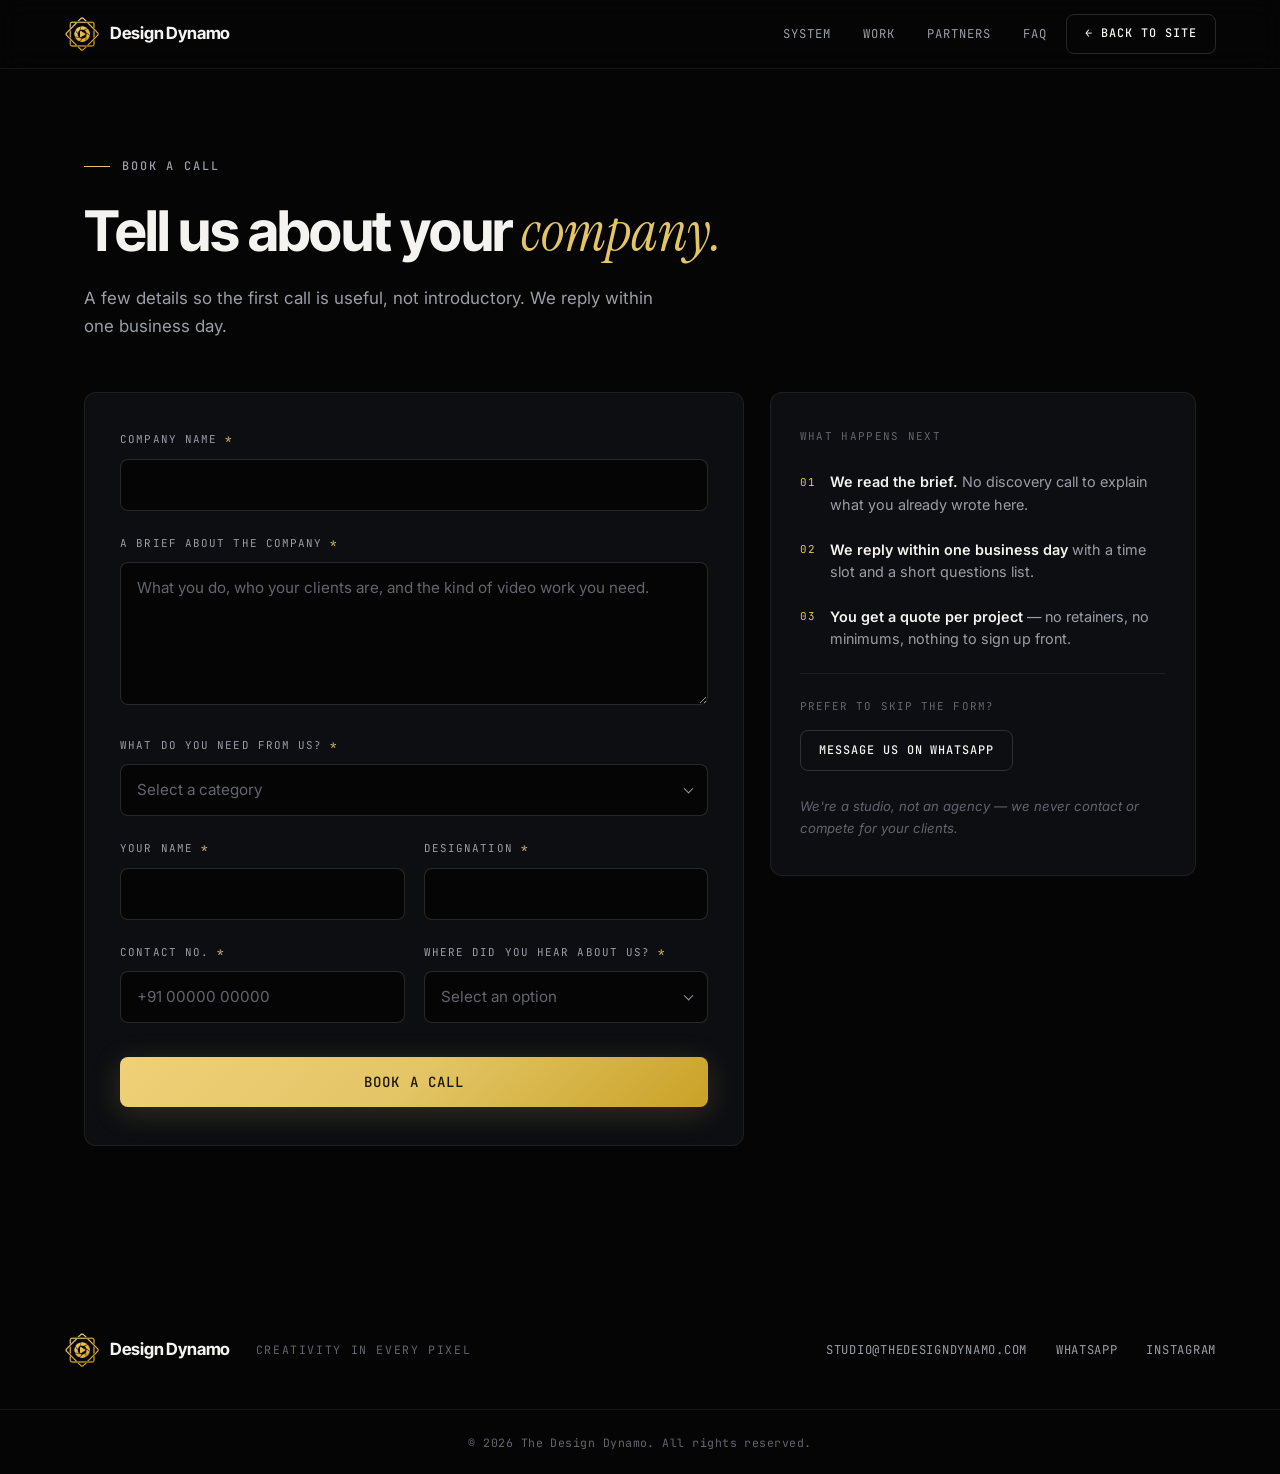
==== book.html @ b71ce171 "Design Dynamo — static site White-label video production studio site. Static, no build step.    inde" ====
<!DOCTYPE html>
<html lang="en">
<head>
<meta charset="UTF-8" />
<meta name="viewport" content="width=device-width, initial-scale=1" />
<title>Book a Call — Design Dynamo</title>
<meta name="description" content="Book a call with Design Dynamo — the white-label video production studio behind great agencies. Tell us about your company and we'll get back within one business day." />
<meta name="robots" content="noindex, follow" />

<link rel="icon" type="image/png" href="assets/favicon.png" />
<link rel="preconnect" href="https://fonts.googleapis.com" />
<link rel="preconnect" href="https://fonts.gstatic.com" crossorigin />
<link href="https://fonts.googleapis.com/css2?family=Inter+Tight:wght@500;600;700&family=Inter:wght@400;500;600&family=JetBrains+Mono:wght@400;500&family=Instrument+Serif:ital@1&display=swap" rel="stylesheet" />
<link rel="stylesheet" href="css/design.css" />
</head>
<body class="page-book">

<!-- ============ NAV ============ -->
<header class="nav scrolled" id="nav">
    <div class="nav-inner">
        <a href="index.html#top" class="brand">
            <img src="assets/Logo.webp" alt="Design Dynamo" class="brand-mark" width="200" height="200" decoding="async" />
            <span class="brand-name">Design Dynamo</span>
        </a>
        <nav class="nav-links" aria-label="Main">
            <a href="index.html#system">System</a>
            <a href="index.html#work">Work</a>
            <a href="index.html#partners">Partners</a>
            <a href="index.html#faq">FAQ</a>
        </nav>
        <a class="btn btn-line btn-sm nav-cta" href="index.html#top">← Back to site</a>
        <button class="nav-burger" id="nav-burger" aria-label="Menu" aria-expanded="false"><span></span><span></span><span></span></button>
    </div>
    <nav class="nav-mobile" id="nav-mobile" aria-label="Mobile">
        <a href="index.html#system">System</a>
        <a href="index.html#work">Work</a>
        <a href="index.html#partners">Partners</a>
        <a href="index.html#faq">FAQ</a>
        <a class="btn btn-line btn-sm" href="index.html#top">← Back to site</a>
    </nav>
</header>

<!-- ============ BOOKING ============ -->
<section class="section book-section">
    <div class="container">
        <p class="kicker reveal">Book a call</p>
        <h2 class="reveal">Tell us about your <em>company.</em></h2>
        <p class="section-sub reveal">A few details so the first call is useful, not introductory. We reply within one business day.</p>

        <div class="book-grid">
            <!-- ---- form ---- -->
            <form class="book-form reveal" id="book-form" novalidate>
                <div class="field">
                    <label for="company">Company name <span class="req">*</span></label>
                    <input type="text" id="company" name="company" autocomplete="organization" required />
                    <p class="field-error" data-error-for="company"></p>
                </div>

                <div class="field">
                    <label for="brief">A brief about the company <span class="req">*</span></label>
                    <textarea id="brief" name="brief" rows="5" required
                        placeholder="What you do, who your clients are, and the kind of video work you need."></textarea>
                    <p class="field-error" data-error-for="brief"></p>
                </div>

                <div class="field">
                    <label for="requirement">What do you need from us? <span class="req">*</span></label>
                    <div class="select-wrap">
                        <!-- mirrors the six work categories in js/design.js — keep in sync -->
                        <select id="requirement" name="requirement" required>
                            <option value="" disabled selected>Select a category</option>
                            <option>CGI Commercials</option>
                            <option>SaaS Videos</option>
                            <option>Motion Graphics</option>
                            <option>MG + Compilation</option>
                            <option>AI Videos</option>
                            <option>Advanced Compilation</option>
                            <option>Multiple categories</option>
                            <option>Not sure yet — need advice</option>
                        </select>
                    </div>
                    <p class="field-error" data-error-for="requirement"></p>
                </div>

                <div class="field-row">
                    <div class="field">
                        <label for="name">Your name <span class="req">*</span></label>
                        <input type="text" id="name" name="name" autocomplete="name" required />
                        <p class="field-error" data-error-for="name"></p>
                    </div>
                    <div class="field">
                        <label for="designation">Designation <span class="req">*</span></label>
                        <input type="text" id="designation" name="designation" autocomplete="organization-title" required />
                        <p class="field-error" data-error-for="designation"></p>
                    </div>
                </div>

                <div class="field-row">
                    <div class="field">
                        <label for="contact">Contact no. <span class="req">*</span></label>
                        <input type="tel" id="contact" name="contact" autocomplete="tel" inputmode="tel"
                            placeholder="+91 00000 00000" required />
                        <p class="field-error" data-error-for="contact"></p>
                    </div>
                    <div class="field">
                        <label for="source">Where did you hear about us? <span class="req">*</span></label>
                        <div class="select-wrap">
                            <select id="source" name="source" required>
                                <option value="" disabled selected>Select an option</option>
                                <option>Instagram</option>
                                <option>LinkedIn</option>
                                <option>Google search</option>
                                <option>Referral from a partner</option>
                                <option>Existing client</option>
                                <option>Upwork / Fiverr</option>
                                <option>Event or conference</option>
                                <option>Other</option>
                            </select>
                        </div>
                        <p class="field-error" data-error-for="source"></p>
                    </div>
                </div>

                <!-- honeypot: bots fill it, humans never see it -->
                <div class="hp" aria-hidden="true">
                    <label for="website">Website</label>
                    <input type="text" id="website" name="website" tabindex="-1" autocomplete="off" />
                </div>

                <button type="submit" class="btn btn-gold btn-lg book-submit" id="book-submit">Book a Call</button>

                <p class="form-status" id="form-status" role="status" aria-live="polite"></p>
            </form>

            <!-- ---- aside ---- -->
            <aside class="book-aside reveal">
                <p class="aside-title">What happens next</p>
                <ol class="aside-steps">
                    <li>
                        <span class="step-n">01</span>
                        <p><b>We read the brief.</b> No discovery call to explain what you already wrote here.</p>
                    </li>
                    <li>
                        <span class="step-n">02</span>
                        <p><b>We reply within one business day</b> with a time slot and a short questions list.</p>
                    </li>
                    <li>
                        <span class="step-n">03</span>
                        <p><b>You get a quote per project</b> — no retainers, no minimums, nothing to sign up front.</p>
                    </li>
                </ol>

                <p class="aside-note">Prefer to skip the form?</p>
                <a class="btn btn-line btn-sm" href="https://wa.me/919116538867" target="_blank" rel="noopener">Message us on WhatsApp</a>

                <p class="aside-fine">We're a studio, not an agency — we never contact or compete for your clients.</p>
            </aside>
        </div>
    </div>
</section>

<!-- ============ FOOTER ============ -->
<footer class="footer">
    <div class="container footer-inner">
        <a href="index.html#top" class="brand">
            <img src="assets/Logo.webp" alt="Design Dynamo" class="brand-mark" width="200" height="200" decoding="async" />
            <span class="brand-name">Design Dynamo</span>
        </a>
        <p class="footer-tag">Creativity in every pixel</p>
        <div class="footer-links">
            <a href="mailto:studio@thedesigndynamo.com">studio@thedesigndynamo.com</a>
            <a href="https://wa.me/919116538867" target="_blank" rel="noopener">WhatsApp</a>
            <a href="https://www.instagram.com/the_design_dynamo/" target="_blank" rel="noopener">Instagram</a>
        </div>
    </div>
    <p class="footer-bar">© 2026 The Design Dynamo. All rights reserved.</p>
</footer>

<script src="js/book.js"></script>
</body>
</html>
---- css/design.css ----
/* ============================================================
   Design Dynamo — design.css · "Cinematic Editorial"
   Flat filmic black · one champagne-gold accent.
   Type system — "Precision System" (Apple scale + Linear neutrality):
     · Display  → Inter Tight (oversized, tight tracking — premium via scale, not personality)
     · Body     → Inter
     · Meta     → JetBrains Mono (numbers, labels, kickers)
   Layout: left-aligned, numbered sections, work bleeds to the edge,
   rhythm contrast between dense and spacious. No centered templates.
   ============================================================ */

:root {
    --bg: #050506;
    --surface: #0d0e12;
    --surface-2: #14151b;
    --border: rgba(255, 255, 255, 0.07);
    --border-strong: rgba(255, 255, 255, 0.14);
    --text: #f4f3ef;          /* filmic warm off-white */
    --muted: #9a9ea6;
    --faint: #62656d;
    --gold: #e3c566;
    --gold-grad: linear-gradient(135deg, #f0d078 0%, #e3c566 50%, #c9a227 100%);
    --gold-ink: #1c1503;
    --r: 12px;
    --font-display: "Inter Tight", "Inter", sans-serif;
    --font-body: "Inter", sans-serif;
    --font-mono: "JetBrains Mono", ui-monospace, monospace;
    --nav-h: 68px;
    --edge: clamp(1.25rem, 5vw, 4rem);   /* page side gutter */
}

*, *::before, *::after { box-sizing: border-box; margin: 0; }

html { scroll-behavior: smooth; }
@media (prefers-reduced-motion: reduce) { html { scroll-behavior: auto; } }

body {
    background: var(--bg);
    color: var(--text);
    font: 400 1rem/1.65 var(--font-body);
    -webkit-font-smoothing: antialiased;
    overflow-x: hidden;
}

img, video { max-width: 100%; display: block; }
a { color: inherit; text-decoration: none; }

h1, h2, h3 { font-family: var(--font-display); font-weight: 700; line-height: 1.05; letter-spacing: -0.02em; }
h1 { font-size: clamp(2.9rem, 7.2vw, 5.4rem); letter-spacing: -0.035em; line-height: 1.0; }
h2 { font-size: clamp(2.1rem, 4.8vw, 3.5rem); letter-spacing: -0.025em; line-height: 1.06; }
/* heading accent words: bold sans lead-in + italic gold serif emphasis (the site's signature) */
h1 em, h2 em {
    font-family: "Instrument Serif", serif;
    font-style: italic;
    font-weight: 400;
    color: var(--gold);
    letter-spacing: 0;
}

.container { max-width: 1240px; margin: 0 auto; padding: 0 var(--edge); }
.container-narrow { max-width: 780px; }
/* the engine is the signature section — it breaks out and fills the screen,
   growing with the viewport (a block already fills available width) up to a
   1920px ceiling so cards stay well-proportioned on ultra-wide displays */
.container-wide { max-width: 1920px; }

/* ---------- Editorial section header (numbered, left-aligned) ---------- */
.kicker {
    display: inline-flex;
    align-items: center;
    gap: 0.75rem;
    font-family: var(--font-mono);
    font-size: 0.74rem;
    font-weight: 500;
    text-transform: uppercase;
    letter-spacing: 0.16em;
    color: var(--muted);
    margin-bottom: 1.6rem;
}
.kicker::before {
    content: "";
    width: 26px;
    height: 1px;
    background: var(--gold);
    flex: none;
}
.section { padding: 8rem 0; }
.section-tight { padding: 5rem 0; }
.section-tint { background: #08080b; border-top: 1px solid var(--border); border-bottom: 1px solid var(--border); }
.section-sub { color: var(--muted); max-width: 580px; margin: 1.4rem 0 0; font-size: 1.06rem; }
.section-sub .gold-num { color: var(--gold); font-family: var(--font-mono); font-weight: 500; font-size: 1.05em; }
.section-sub em { font-style: normal; color: var(--text); font-weight: 600; }

/* ---------- Buttons ---------- */
.btn {
    display: inline-flex;
    align-items: center;
    justify-content: center;
    font-family: var(--font-mono);
    font-weight: 500;
    font-size: 0.82rem;
    text-transform: uppercase;
    letter-spacing: 0.08em;
    padding: 0.85rem 1.7rem;
    border-radius: 8px;
    border: none;
    cursor: pointer;
    transition: transform 0.2s ease, box-shadow 0.2s ease, border-color 0.2s ease, color 0.2s ease, background 0.2s ease;
}
.btn-sm { padding: 0.6rem 1.15rem; font-size: 0.74rem; }
.btn-lg { padding: 1rem 2.1rem; font-size: 0.88rem; }
.btn-gold {
    background: var(--gold-grad);
    color: var(--gold-ink);
    box-shadow: 0 6px 30px rgba(227, 197, 102, 0.18);
}
.btn-gold:hover { transform: translateY(-2px); box-shadow: 0 10px 40px rgba(227, 197, 102, 0.32); }
.btn-line {
    background: transparent;
    color: var(--text);
    border: 1px solid var(--border-strong);
}
.btn-line:hover { border-color: var(--text); transform: translateY(-2px); }

/* ---------- Nav ---------- */
.nav {
    position: fixed;
    inset: 0 0 auto;
    z-index: 100;
    transition: background 0.3s ease, border-color 0.3s ease, backdrop-filter 0.3s ease;
    border-bottom: 1px solid transparent;
}
.nav.scrolled { background: rgba(5, 5, 6, 0.8); backdrop-filter: blur(12px); -webkit-backdrop-filter: blur(12px); border-bottom-color: var(--border); }
.nav-inner {
    max-width: 1400px;
    margin: 0 auto;
    height: var(--nav-h);
    padding: 0 var(--edge);
    display: flex;
    align-items: center;
    gap: 1.2rem;
}
.brand { display: flex; align-items: center; gap: 0.65rem; }
.brand-mark { height: 36px; width: auto; }
.brand-name { font-family: var(--font-display); font-weight: 700; font-size: 1.05rem; letter-spacing: -0.01em; white-space: nowrap; }
.nav-links { display: flex; gap: 2rem; margin-left: auto; }
.nav-links a {
    font-family: var(--font-mono);
    font-size: 0.76rem;
    text-transform: uppercase;
    letter-spacing: 0.08em;
    color: var(--muted);
    transition: color 0.2s ease;
    position: relative;
}
.nav-links a::after {
    content: "";
    position: absolute;
    left: 0; bottom: -6px;
    width: 0; height: 1px;
    background: var(--gold);
    transition: width 0.25s ease;
}
.nav-links a:hover { color: var(--text); }
.nav-links a.active { color: var(--text); }
.nav-links a.active::after { width: 100%; }
.nav-burger { display: none; flex-direction: column; gap: 5px; margin-left: auto; background: none; border: 0; padding: 8px; cursor: pointer; }
.nav-burger span { width: 24px; height: 2px; background: var(--text); border-radius: 2px; transition: transform 0.25s, opacity 0.25s; }
.nav-burger.open span:nth-child(1) { transform: translateY(7px) rotate(45deg); }
.nav-burger.open span:nth-child(2) { opacity: 0; }
.nav-burger.open span:nth-child(3) { transform: translateY(-7px) rotate(-45deg); }
.nav-mobile {
    display: none;
    flex-direction: column;
    gap: 1.2rem;
    padding: 1.4rem var(--edge) 1.8rem;
    background: rgba(5, 5, 6, 0.97);
    border-bottom: 1px solid var(--border);
}
.nav-mobile.open { display: flex; }
.nav-mobile a { font-family: var(--font-mono); font-size: 0.82rem; text-transform: uppercase; letter-spacing: 0.06em; color: var(--muted); }
.nav-mobile a.btn { color: var(--gold-ink); justify-content: center; }

/* ---------- Hero (left-aligned, cinematic over video) ---------- */
.hero { position: relative; text-align: left; }
.hero-top {
    position: relative;
    overflow: hidden;
    padding: calc(var(--nav-h) + 5rem) 0 4rem;
    min-height: 90svh;
    display: flex;
    flex-direction: column;
}
/* logo row in normal flow at the hero's base. The copy above it centers via
   .hero-inner's auto margins, so on short/wide viewports the two stack instead
   of overlapping (absolute positioning collided with the trust line there). */
.hero-partners {
    position: relative;
    z-index: 2;
    margin-top: 3.5rem;
}
.hero-partners .trustbar-label { margin-bottom: 1.1rem; }
.hero-partners .trustbar-logos { gap: 1.6rem 2.4rem; }
.hero-video {
    position: absolute;
    inset: 0;
    width: 100%;
    height: 100%;
    object-fit: cover;
    z-index: 0;
}
/* left-weighted vignette: text side dark, subject (right) stays visible, fades to page at the base */
.hero-shade {
    position: absolute;
    inset: 0;
    z-index: 1;
    background:
        linear-gradient(to right, rgba(5, 5, 6, 0.9) 0%, rgba(5, 5, 6, 0.62) 42%, rgba(5, 5, 6, 0.22) 100%),
        linear-gradient(to bottom, rgba(5, 5, 6, 0.4) 0%, rgba(5, 5, 6, 0.18) 38%, rgba(5, 5, 6, 0.86) 80%, var(--bg) 100%);
}
/* margin:auto = horizontally centered + vertically centered in the space above the logo row */
.hero-inner { position: relative; z-index: 2; width: 100%; max-width: 1240px; margin: auto; padding: 0 var(--edge); }
.hero .kicker { color: var(--gold); }
.hero .kicker::before { background: var(--gold); }
.hero-inner h1 { margin: 0; max-width: 15ch; }
.hero-sub { color: var(--muted); font-size: clamp(1.02rem, 2.1vw, 1.2rem); line-height: 1.7; max-width: 540px; margin: 2.4rem 0 3.2rem; }
.hero-sub strong { color: var(--text); font-weight: 600; }
.hero-actions { display: flex; gap: 0.9rem; justify-content: flex-start; flex-wrap: wrap; }
.hero-trust { margin-top: 2.8rem; font-size: 0.85rem; color: var(--faint); font-style: italic; }

/* filmstrip — standalone work-reel band (sits below the trust bar) */
.filmstrip {
    position: relative;
    z-index: 3;
    overflow: hidden;
    border-top: 1px solid var(--border);
    border-bottom: 1px solid var(--border);
    padding: 1rem 0;
    -webkit-mask-image: linear-gradient(to right, transparent, #000 7%, #000 93%, transparent);
    mask-image: linear-gradient(to right, transparent, #000 7%, #000 93%, transparent);
}
.filmstrip-track {
    display: flex;
    gap: 0.8rem;
    width: max-content;
    animation: strip 52s linear infinite;
}
.filmstrip:hover .filmstrip-track { animation-play-state: paused; }
@keyframes strip { from { transform: translateX(0); } to { transform: translateX(-50%); } }
@media (prefers-reduced-motion: reduce) { .filmstrip-track { animation: none; } }
.strip-tile {
    position: relative;
    width: 128px;
    height: 228px;
    border-radius: 8px;
    overflow: hidden;
    border: 1px solid var(--border);
    background: var(--surface);
    flex: none;
    cursor: pointer;
    transition: border-color 0.2s ease;
}
.strip-tile:hover { border-color: var(--border-strong); }
.strip-tile.wide { width: 404px; }
.strip-tile video { width: 100%; height: 100%; object-fit: cover; }
.strip-tile .strip-label {
    position: absolute;
    inset: auto 0 0;
    padding: 1.4rem 0.6rem 0.5rem;
    font-family: var(--font-mono);
    font-size: 0.62rem;
    letter-spacing: 0.04em;
    text-transform: uppercase;
    color: rgba(255, 255, 255, 0.9);
    background: linear-gradient(to top, rgba(0, 0, 0, 0.8), transparent);
    pointer-events: none;
}

/* ---------- Trust bar ---------- */
.trustbar { padding: 2.4rem 0; border-bottom: 1px solid var(--border); }
.trustbar-label {
    font-family: var(--font-mono);
    font-size: 0.68rem;
    text-transform: uppercase;
    letter-spacing: 0.2em;
    color: var(--faint);
    margin-bottom: 1.4rem;
}
.trustbar-logos { display: flex; gap: 1.6rem 2.2rem; align-items: center; flex-wrap: wrap; }
/* All partner logos are normalized to one white-monochrome treatment so mixed
   source colors/sizes read as a single coherent row. Height sets the band;
   max-width caps ultra-wide wordmarks; the filter flattens every logo to white. */
.logo-item {
    height: 26px;
    width: auto;
    max-width: 116px;
    object-fit: contain;
    filter: brightness(0) invert(1);
    opacity: 0.62;
    transition: opacity 0.25s ease;
}
/* square / icon-led marks read smaller at the same height — give them a touch more */
.logo-item.logo-tall { height: 34px; max-width: 60px; }
.logo-item:hover { opacity: 1; }

/* ---------- Work (edge-to-edge, chrome removed) ---------- */
.chips { display: flex; gap: 1.4rem 1.9rem; flex-wrap: wrap; margin-top: 2.6rem; }
.chip {
    font-family: var(--font-mono);
    font-size: 0.77rem;
    text-transform: uppercase;
    letter-spacing: 0.07em;
    color: var(--faint);
    background: none;
    border: none;
    border-bottom: 2px solid transparent;
    border-radius: 0;
    padding: 0.3rem 0;
    cursor: pointer;
    transition: color 0.2s, border-color 0.2s;
}
.chip:hover { color: var(--text); }
.chip.active { color: var(--text); border-bottom-color: var(--gold); }
.chip-desc { color: var(--muted); font-size: 0.98rem; margin-top: 1.4rem; min-height: 1.6em; max-width: 560px; }

.showcase { display: flex; gap: 1.6rem; margin-top: 2.4rem; align-items: flex-start; }
.player-frame {
    position: relative;
    width: 360px;
    max-width: 100%;
    aspect-ratio: 9 / 16;
    border-radius: var(--r);
    overflow: hidden;
    background: var(--surface);
    border: 1px solid var(--border);
    flex: none;
    cursor: pointer;
    transition: width 0.3s ease, aspect-ratio 0.3s ease;
}
/* shrink (not flex:none) so on narrow desktops/tablets the player gives way
   instead of shoving the thumb rail past the viewport edge */
.player-frame.landscape { width: 680px; aspect-ratio: 16 / 9; flex-shrink: 1; min-width: 0; }
.player-frame video { width: 100%; height: 100%; object-fit: cover; }
.player-play {
    position: absolute;
    top: 50%; left: 50%;
    transform: translate(-50%, -50%);
    width: 62px; height: 62px;
    border-radius: 50%;
    background: rgba(5, 6, 10, 0.55);
    backdrop-filter: blur(4px);
    -webkit-backdrop-filter: blur(4px);
    border: 1px solid rgba(255, 255, 255, 0.35);
    color: var(--text);
    display: flex;
    align-items: center;
    justify-content: center;
    cursor: pointer;
    transition: transform 0.2s ease, opacity 0.2s ease;
}
.player-play svg { margin-left: 3px; }
.player-frame:hover .player-play { transform: translate(-50%, -50%) scale(1.08); }
.player-frame.playing .player-play { opacity: 0; pointer-events: none; }

.thumbs { display: flex; flex-direction: column; gap: 0.8rem; flex-wrap: wrap; max-height: 640px; flex: none; }
.thumb {
    position: relative;
    width: 108px;
    aspect-ratio: 9 / 16;
    border-radius: 8px;
    overflow: hidden;
    border: 1px solid transparent;
    background: var(--surface);
    cursor: pointer;
    padding: 0;
    opacity: 0.72;
    transition: opacity 0.2s ease, border-color 0.2s ease, transform 0.2s ease;
}
.thumb.wide { aspect-ratio: 16 / 9; width: 204px; }
.thumb:hover { opacity: 1; transform: translateY(-2px); }
.thumb.current { opacity: 1; border-color: var(--gold); }
.thumb video { width: 100%; height: 100%; object-fit: cover; pointer-events: none; }
.thumb-label {
    position: absolute;
    inset: auto 0 0;
    padding: 1rem 0.45rem 0.35rem;
    font-family: var(--font-mono);
    font-size: 0.56rem;
    letter-spacing: 0.03em;
    text-transform: uppercase;
    color: rgba(255, 255, 255, 0.9);
    background: linear-gradient(to top, rgba(0, 0, 0, 0.8), transparent);
    text-align: left;
}

/* ---------- Comparison ---------- */
.compare-wrap { overflow-x: auto; margin-top: 3rem; }
.compare { width: 100%; min-width: 640px; border-collapse: separate; border-spacing: 0; font-size: 0.94rem; }
.compare th, .compare td { padding: 1.1rem 1.3rem; text-align: center; border-bottom: 1px solid var(--border); vertical-align: middle; }
/* three value columns share equal width so marks and words line up in clean rails */
.compare th:not(:first-child), .compare td:not(:first-child) { width: 21%; }
.compare thead th {
    font-family: var(--font-mono);
    font-size: 0.72rem;
    font-weight: 500;
    text-transform: uppercase;
    letter-spacing: 0.1em;
    color: var(--muted);
    border-bottom: 1px solid var(--border-strong);
}
.compare td:first-child {
    text-align: left;
    font-family: var(--font-body);
    font-size: 0.92rem;
    color: var(--text);
    min-width: 220px;
}
.compare td { color: var(--faint); }

/* capability marks: ✓ / ✕ / ~ (styled glyphs, deliberately not emoji) */
.mk {
    display: inline-block;
    font-family: var(--font-mono);
    font-size: 1rem;
    line-height: 1;
}
.mk.yes { color: var(--text); }
.compare .us .mk.yes { color: var(--gold); font-size: 1.1rem; }
.mk.no { color: var(--faint); opacity: 0.65; }
/* partial capability: the qualifier word itself, no glyph */
.mk-word { display: inline-block; font-size: 0.84rem; color: var(--muted); line-height: 1.45; }
.mk-note {
    display: block;
    font-family: var(--font-mono);
    font-size: 0.58rem;
    text-transform: uppercase;
    letter-spacing: 0.06em;
    color: var(--faint);
    margin-top: 0.35rem;
    white-space: nowrap;
}
.compare .us .mk-note { color: var(--muted); }
.compare .us { color: var(--text); font-weight: 500; background: var(--surface); }
.compare thead .us {
    color: var(--gold);
    border-top: 1px solid var(--gold);
    border-left: 1px solid var(--gold);
    border-right: 1px solid var(--gold);
    border-radius: var(--r) var(--r) 0 0;
    background: var(--surface);
    font-family: var(--font-display);
    font-size: 0.92rem;
    letter-spacing: -0.01em;
    text-transform: none;
}
.compare tbody .us { border-left: 1px solid var(--gold); border-right: 1px solid var(--gold); }
.compare tbody tr:last-child .us { border-bottom: 1px solid var(--gold); border-radius: 0 0 var(--r) var(--r); }

/* ---------- Comparison — phones: stacked capability cards ----------
   A 640px table on a ~360px screen either scrolls sideways (awkward) or
   crams (clutter). Below 760px the SAME markup re-flows: each capability
   row becomes a card — title on top, the three verdicts in equal columns
   under it — and the provider names live in one sticky legend instead of
   being repeated. The gold Design Dynamo rail still runs down the middle. */
@media (max-width: 760px) {
    .compare-wrap { overflow: visible; }        /* sticky legend needs the page scroller */
    .compare, .compare tbody { display: block; min-width: 0; }

    /* legend: three column names, pinned under the nav while cards scroll */
    .compare thead {
        display: block;
        position: sticky;
        top: var(--nav-h);
        z-index: 5;
        margin-bottom: 1rem;
        background: #08080b;                    /* section-tint backdrop */
    }
    .compare thead tr { display: grid; grid-template-columns: repeat(3, 1fr); }
    .compare thead th:first-child { display: none; }   /* "Capability" is each card's title */
    /* :not(:first-child) beats a bare `.compare th` — media queries add no
       specificity, so the desktop 21% must be overridden at equal weight */
    .compare thead th:not(:first-child),
    .compare tbody td:not(:first-child) { width: auto; }
    .compare thead th {
        padding: 0.75rem 0.3rem 0.6rem;
        display: flex;
        align-items: flex-end;
        justify-content: center;
        text-align: center;
        font-size: 0.62rem;
        letter-spacing: 0.05em;
        line-height: 1.35;
        border-bottom: 1px solid var(--border-strong);
    }
    .compare thead .us {
        border: none;
        border-bottom: 2px solid var(--gold);
        border-radius: 0;
        background: transparent;
        font-size: 0.82rem;
    }

    /* one card per capability */
    .compare tbody tr {
        display: grid;
        grid-template-columns: repeat(3, 1fr);
        border: 1px solid var(--border);
        border-radius: var(--r);
        margin-bottom: 0.7rem;
        overflow: hidden;                       /* clips the gold rail to the card radius */
    }
    .compare td {
        width: auto;
        border-bottom: none;
        padding: 0.85rem 0.35rem;
        display: grid;
        place-items: center;
        align-content: center;
    }
    .compare td:first-child {
        grid-column: 1 / -1;
        display: block;
        min-width: 0;
        padding: 0.85rem 1rem 0.7rem;
        border-bottom: 1px dashed var(--border);
        font-size: 0.88rem;
    }
    .compare tbody tr:last-child .us { border-bottom: none; border-radius: 0; }
    .mk-word { font-size: 0.76rem; line-height: 1.4; }
    .mk-note { white-space: normal; }   /* nowrap could push past a 111px column */
}

/* ---------- Production System · the engine (one job, live) ----------
   Five-stage run: Brief → Specialists → Production → QC → Delivered.
   State machine: .is-pending / .is-active / .is-complete (+.run = animations fire,
   .static = final visual state with no motion, for reduced-motion & no-JS).
   Scoped semantic color: green = status, per-discipline tints inside dashboards only. */

.engine-header { text-align: center; margin-top: 1rem; }
.engine-header h2 { font-size: clamp(2.3rem, 5.4vw, 3.9rem); }
.accent-serif { font-family: "Instrument Serif", serif; font-style: italic; font-weight: 400; letter-spacing: 0; }
.engine-sub { color: var(--muted); font-size: 1.06rem; max-width: 620px; margin: 1.4rem auto 0; }
.engine-sub strong { color: var(--text); font-weight: 600; }

.engine-meta { display: flex; justify-content: space-between; gap: 1rem; flex-wrap: wrap; margin: 2.6rem 0 2.4rem; }
.meta-chip {
    display: inline-flex;
    align-items: center;
    gap: 0.55rem;
    font-family: var(--font-mono);
    font-size: 0.68rem;
    text-transform: uppercase;
    letter-spacing: 0.09em;
    color: var(--muted);
    border: 1px solid var(--border-strong);
    border-radius: 999px;
    padding: 0.5rem 1rem;
}
.meta-chip.wl { color: var(--text); }
.meta-chip.wl svg { color: var(--gold); flex: none; }
.live-dot { width: 7px; height: 7px; border-radius: 50%; background: #57c48a; flex: none; animation: liveDot 2.2s ease-in-out infinite; }
@keyframes liveDot { 0%, 100% { box-shadow: 0 0 0 0 rgba(87, 196, 138, 0.45); } 50% { box-shadow: 0 0 0 5px rgba(87, 196, 138, 0); } }

/* ----- the five cards -----
   Grid default (stretch) keeps every card the SAME height — the connector
   dots and the travelling pulse all sit on one straight rail because of it. */
.engine { position: relative; display: grid; grid-template-columns: repeat(5, 1fr); gap: 1rem; }
.e-card {
    position: relative;
    background: var(--surface);
    border: 1px solid var(--border);
    border-radius: var(--r);
    padding: 1.2rem 1.05rem 1.3rem;
    display: flex;
    flex-direction: column;
    opacity: 0.55;
    transition: opacity 0.5s ease, transform 0.5s ease, border-color 0.4s ease, box-shadow 0.5s ease;
}
.e-card.is-active {
    opacity: 1;
    transform: scale(1.03);
    border-color: var(--gold);
    box-shadow: 0 0 0 1px rgba(227, 197, 102, 0.25), 0 18px 50px rgba(0, 0, 0, 0.5), 0 0 34px rgba(227, 197, 102, 0.07);
    z-index: 2;
}
.e-card.is-complete { opacity: 0.85; }

/* connector dots on the rail between cards */
.e-card:not(:first-child)::before {
    content: "";
    position: absolute;
    left: calc(-0.5rem - 4px);
    top: 44%;
    width: 8px; height: 8px;
    border-radius: 50%;
    background: rgba(227, 197, 102, 0.25);
    transition: background 0.4s ease, box-shadow 0.4s ease;
}
.e-card.lit::before { background: var(--gold); box-shadow: 0 0 10px rgba(227, 197, 102, 0.6); }

/* travelling handoff pulse */
.engine-pulse {
    position: absolute;
    top: 44%;
    left: 0;
    width: 10px; height: 10px;
    border-radius: 50%;
    background: var(--gold);
    box-shadow: 0 0 12px rgba(227, 197, 102, 0.8);
    opacity: 0;
    z-index: 3;
    transition: left 0.55s cubic-bezier(0.6, 0, 0.2, 1), opacity 0.2s ease;
    pointer-events: none;
}
.engine-pulse.show { opacity: 1; }

/* floating stage flag above the active card */
.e-flag {
    position: absolute;
    top: -13px;
    left: 50%;
    transform: translateX(-50%) translateY(4px);
    font-family: var(--font-mono);
    font-size: 0.6rem;
    text-transform: uppercase;
    letter-spacing: 0.1em;
    white-space: nowrap;
    background: var(--gold-grad);
    color: var(--gold-ink);
    padding: 0.22rem 0.65rem;
    border-radius: 999px;
    opacity: 0;
    transition: opacity 0.35s ease, transform 0.35s ease;
    pointer-events: none;
}
.e-card.is-active .e-flag { opacity: 1; transform: translateX(-50%) translateY(0); }

.e-head { display: flex; align-items: center; gap: 0.6rem; margin-bottom: 1rem; }
.e-num {
    flex: none;
    font-family: var(--font-mono);
    font-size: 0.68rem;
    color: var(--muted);
    border: 1px solid var(--border-strong);
    border-radius: 7px;
    padding: 0.28rem 0.45rem;
}
.e-head h3 { font-size: 0.98rem; font-weight: 600; letter-spacing: -0.01em; line-height: 1.25; }
.e-intro { color: var(--muted); font-size: 0.8rem; line-height: 1.55; margin-bottom: 0.9rem; }
.e-visual { flex: 1 0 auto; }
.e-caption { color: var(--muted); font-size: 0.78rem; line-height: 1.55; margin-top: 1rem; }
.e-status {
    align-self: flex-start;
    margin-top: 1rem;
    font-family: var(--font-mono);
    font-size: 0.6rem;
    text-transform: uppercase;
    letter-spacing: 0.09em;
    color: var(--faint);
    border: 1px solid var(--border-strong);
    border-radius: 999px;
    padding: 0.32rem 0.75rem;
    transition: color 0.3s ease, border-color 0.3s ease;
}
.e-card.is-active .e-status { color: var(--gold); border-color: rgba(227, 197, 102, 0.4); }
.e-card.is-complete .e-status { color: #57c48a; border-color: rgba(87, 196, 138, 0.35); }

/* ----- stage 1 · envelope -----
   Geometry contract: env is 158px tall. Pocket = bottom 68px (y 90–158).
   Doc rests at y 8–122, so its lower 32px is tucked BEHIND the pocket —
   that overlap is what makes it read as a letter inside an envelope.
   Before the run, the doc hides fully behind the pocket (translateY 30px)
   and the flap (z4) lies closed over the opening; opening flips it up and
   sends it behind the doc (z1, discrete step inside the keyframe). */
.v-brief { display: flex; align-items: flex-start; justify-content: center; padding-top: 1.2rem; }
.env { position: relative; width: 142px; height: 158px; }
.env-flap {
    position: absolute;
    left: 2px; right: 2px; top: 90px;
    height: 34px;
    background: #191c25;
    border: 1px solid rgba(255, 255, 255, 0.14);
    clip-path: polygon(0 0, 100% 0, 50% 100%);
    transform-origin: 50% 0;
    z-index: 4;
}
.env-doc {
    position: absolute;
    left: 16px; right: 16px; top: 8px;
    height: 114px;
    background: #e9e7e1;
    border-radius: 6px;
    padding: 0.55rem 0.6rem 0;
    z-index: 2;
    transform: translateY(30px);
    opacity: 0;
    display: flex;
    flex-direction: column;
    gap: 0.26rem;
    overflow: hidden;
}
.doc-title {
    font-family: var(--font-mono);
    font-size: 0.5rem;
    font-weight: 500;
    text-transform: uppercase;
    letter-spacing: 0.08em;
    color: #23252c;
    margin-bottom: 0.15rem;
}
.doc-row { font-size: 0.56rem; line-height: 1.5; color: #4c4f58; display: flex; align-items: center; gap: 0.3rem; opacity: 0; }
.doc-row::before { content: "✓"; color: #3f9e6b; font-size: 0.56rem; }
.env-body {
    position: absolute;
    left: 0; right: 0; bottom: 0;
    height: 68px;
    background: #14161d;
    border: 1px solid rgba(255, 255, 255, 0.16);
    border-radius: 8px;
    z-index: 3;
    box-shadow: inset 0 8px 14px rgba(0, 0, 0, 0.4);
}
.env-btn {
    position: absolute;
    right: 4px; top: 98px;
    width: 34px; height: 34px;
    border-radius: 50%;
    background: var(--gold-grad);
    color: var(--gold-ink);
    display: flex;
    align-items: center;
    justify-content: center;
    box-shadow: 0 6px 18px rgba(227, 197, 102, 0.3);
    z-index: 5;
    transform: scale(0);
}

.e-card.run .env-flap { animation: envFlap 0.5s ease-out 0.15s forwards; }
@keyframes envFlap { 55% { transform: scaleY(-1); z-index: 4; } 100% { transform: scaleY(-1); z-index: 1; } }
.e-card.run .env-doc { animation: docRise 0.55s cubic-bezier(0.2, 0.7, 0.3, 1) 0.55s forwards; }
@keyframes docRise { to { transform: translateY(0); opacity: 1; } }
.e-card.run .doc-row { animation: rowFade 0.3s ease-out forwards; animation-delay: calc(1.15s + var(--i) * 0.16s); }
@keyframes rowFade { to { opacity: 1; } }
.e-card.run .env-btn { animation: btnPop 0.5s cubic-bezier(0.34, 1.56, 0.5, 1) 1.95s forwards, btnNudge 0.35s ease-in-out 2.6s; }
@keyframes btnPop { to { transform: scale(1); } }
@keyframes btnNudge { 0%, 100% { transform: scale(1) translateY(0); } 50% { transform: scale(1) translateY(3px); } }
/* final resting state without motion */
.e-card.static .env-flap { transform: scaleY(-1); z-index: 1; }
.e-card.static .env-doc { transform: none; opacity: 1; }
.e-card.static .doc-row { opacity: 1; }
.e-card.static .env-btn { transform: scale(1); }

/* ----- stage 2 · roster ----- */
.v-roster { display: flex; flex-direction: column; gap: 0.45rem; }
.spec-row {
    display: grid;
    grid-template-columns: 15px 1fr auto;
    align-items: center;
    gap: 0.5rem;
    background: var(--surface-2);
    border: 1px solid var(--border);
    border-radius: 8px;
    padding: 0.5rem 0.6rem;
    opacity: 0;
    transform: translateX(16px);
}
.spec-ic { color: var(--c, var(--muted)); display: flex; }
.spec-name { font-size: 0.72rem; color: var(--text); white-space: nowrap; overflow: hidden; text-overflow: ellipsis; }
.spec-pill {
    font-family: var(--font-mono);
    font-size: 0.52rem;
    text-transform: uppercase;
    letter-spacing: 0.07em;
    color: #57c48a;
    display: inline-flex;
    align-items: center;
    gap: 0.3rem;
    opacity: 0;
    transform: scale(0.7);
}
.spec-pill::before { content: ""; width: 5px; height: 5px; border-radius: 50%; background: #57c48a; }
.e-card.run .spec-row { animation: rowIn 0.4s ease-out forwards; animation-delay: calc(0.2s + var(--i) * 0.28s); }
@keyframes rowIn { to { opacity: 1; transform: none; } }
.e-card.run .spec-pill { animation: pillIn 0.32s cubic-bezier(0.34, 1.4, 0.5, 1) forwards; animation-delay: calc(0.48s + var(--i) * 0.28s); }
@keyframes pillIn { to { opacity: 1; transform: scale(1); } }
.e-card.static .spec-row { opacity: 1; transform: none; }
.e-card.static .spec-pill { opacity: 1; transform: none; }

/* ----- stage 3 · progress dashboard ----- */
.mini-head {
    display: flex;
    justify-content: space-between;
    font-family: var(--font-mono);
    font-size: 0.54rem;
    text-transform: uppercase;
    letter-spacing: 0.1em;
    color: var(--faint);
    border-bottom: 1px solid var(--border);
    padding-bottom: 0.5rem;
    margin-bottom: 0.7rem;
}
.v-prog { display: flex; flex-direction: column; }
.prog-row {
    display: grid;
    grid-template-columns: 64px 1fr 33px;
    align-items: center;
    gap: 0.5rem;
    padding: 0.42rem 0;
}
.prog-name { font-family: var(--font-mono); font-size: 0.62rem; color: var(--muted); white-space: nowrap; }
.prog-bar { height: 5px; background: rgba(255, 255, 255, 0.07); border-radius: 3px; overflow: hidden; }
.prog-fill {
    display: block;
    height: 100%;
    background: var(--c, var(--muted));
    border-radius: 3px;
    transform: scaleX(0);
    transform-origin: left;
    opacity: 0.85;
}
.prog-val { font-family: var(--font-mono); font-size: 0.6rem; color: var(--text); text-align: right; }

/* ----- stage 4 · QC checklist ----- */
.v-qc { display: flex; flex-direction: column; }
.qc-row {
    display: grid;
    grid-template-columns: 15px 1fr auto;
    align-items: center;
    gap: 0.5rem;
    padding: 0.44rem 0;
    border-bottom: 1px solid rgba(255, 255, 255, 0.04);
}
.qc-row:last-child { border-bottom: none; }
.qc-check {
    width: 14px; height: 14px;
    border: 1px solid rgba(227, 197, 102, 0.45);
    border-radius: 4px;
    color: var(--gold-ink);
    display: flex;
    align-items: center;
    justify-content: center;
    background: transparent;
    transition: background 0.25s ease;
}
.qc-check svg { width: 10px; height: 10px; }
.qc-tick { stroke-dasharray: 14; stroke-dashoffset: 14; }
.qc-name { font-size: 0.7rem; color: var(--text); white-space: nowrap; overflow: hidden; text-overflow: ellipsis; }
.qc-pass {
    font-family: var(--font-mono);
    font-size: 0.56rem;
    text-transform: uppercase;
    letter-spacing: 0.08em;
    color: #57c48a;
    opacity: 0;
}
.e-card.run .qc-check { animation: qcBox 0.2s ease-out forwards; animation-delay: calc(0.35s + var(--i) * 0.45s); }
@keyframes qcBox { to { background: var(--gold); border-color: var(--gold); } }
.e-card.run .qc-tick { animation: qcTick 0.28s ease-out forwards; animation-delay: calc(0.45s + var(--i) * 0.45s); }
@keyframes qcTick { to { stroke-dashoffset: 0; } }
.e-card.run .qc-pass { animation: stamp 0.32s cubic-bezier(0.3, 1.2, 0.4, 1) forwards; animation-delay: calc(0.58s + var(--i) * 0.45s); }
@keyframes stamp { 0% { opacity: 0; transform: scale(1.35); } 55% { opacity: 1; } 100% { opacity: 1; transform: scale(1); } }
.e-card.static .qc-check { background: var(--gold); border-color: var(--gold); }
.e-card.static .qc-tick { stroke-dashoffset: 0; }
.e-card.static .qc-pass { opacity: 1; }

/* ----- stage 5 · delivery box ----- */
.v-box { display: flex; align-items: center; justify-content: center; padding-top: 0.6rem; }
.v-box svg { max-width: 150px; overflow: visible; }
.box-brand {
    font-family: var(--font-display);
    font-size: 11px;
    font-weight: 700;
    letter-spacing: 0.14em;
    fill: #6f6444;
}
.box-file { opacity: 0; transform: translateY(-16px); }
.box-lid { transform: translateY(-15px) rotate(-5deg); transform-origin: 30px 39px; }
.box-shine { opacity: 0; }
.box-seal { opacity: 0; transform: scale(0); transform-origin: 70px 39px; }
.e-card.run .box-file { animation: fileDrop 0.7s cubic-bezier(0.5, 0, 0.8, 0.4) 0.25s forwards; }
@keyframes fileDrop { 0% { opacity: 0; transform: translateY(-16px); } 15% { opacity: 1; } 80% { opacity: 1; transform: translateY(26px); } 100% { opacity: 0; transform: translateY(30px); } }
.e-card.run .box-lid { animation: lidClose 0.5s ease-out 1.1s forwards; }
@keyframes lidClose { 70% { transform: translateY(1.5px) rotate(0); } 100% { transform: none; } }
.e-card.run .box-shine { animation: shine 0.8s ease-in-out 1.75s; }
@keyframes shine { 0% { opacity: 0; transform: translateX(-26px); } 40% { opacity: 1; } 100% { opacity: 0; transform: translateX(26px); } }
.e-card.run .box-seal { animation: sealPop 0.35s cubic-bezier(0.34, 1.5, 0.5, 1) 1.7s forwards; }
@keyframes sealPop { to { opacity: 1; transform: scale(1); } }
.e-card.run .box-brand { animation: brandGlow 0.6s ease-out 1.75s forwards; }
@keyframes brandGlow { to { fill: #e3c566; } }
.e-card.static .box-lid { transform: none; }
.e-card.static .box-seal { opacity: 1; transform: scale(1); }
.e-card.static .box-brand { fill: #e3c566; }

/* cross-fade between runs (never a rewind) */
.engine.fading .e-card { opacity: 0.18; transform: scale(1); transition: opacity 0.55s ease, transform 0.55s ease; }

/* tablet: five columns get too narrow — become a snap-scrolling strip instead */
@media (max-width: 1320px) and (min-width: 901px) {
    .engine {
        grid-template-columns: none;
        grid-auto-flow: column;
        grid-auto-columns: 262px;
        overflow-x: auto;
        padding: 1.2rem 2px;
        scroll-snap-type: x proximity;
        -webkit-overflow-scrolling: touch;
    }
    .e-card { scroll-snap-align: start; }
}

@media (prefers-reduced-motion: reduce) {
    .live-dot { animation: none; }
    .engine-pulse { display: none; }
    .e-card { transition: none; }
}


/* swipe affordance for the phone strip — desktop shows all five at once */
.engine-nav { display: none; }

/* ---------- White-label statement ---------- */
.whitelabel { padding: 9rem 0; }
.wl-statement {
    font-size: clamp(2.7rem, 8.5vw, 6.2rem);
    line-height: 0.98;
    letter-spacing: -0.045em;
    margin-top: 0.5rem;
}
.wl-sub { color: var(--muted); font-size: 1.05rem; max-width: 560px; margin-top: 2.6rem; }

/* ---------- Stories / case studies ---------- */
.stories { display: grid; grid-template-columns: repeat(auto-fit, minmax(300px, 1fr)); gap: 1.2rem; margin-top: 3rem; }
.story {
    position: relative;
    display: flex;
    flex-direction: column;
    background: var(--surface);
    border: 1px solid var(--border);
    border-radius: var(--r);
    padding: 2.2rem 1.7rem 1.7rem;
}
.sample-badge {
    position: absolute;
    top: -10px; left: 16px;
    font-family: var(--font-mono);
    font-size: 0.58rem;
    text-transform: uppercase;
    letter-spacing: 0.06em;
    background: #2a1e1e;
    color: #d98c8c;
    border: 1px solid #4a2c2c;
    padding: 0.22rem 0.55rem;
    border-radius: 999px;
}
/* same white-monochrome normalization as the hero trustbar, so the case-study
   logos read as the same family of marks */
.story-logo {
    height: 28px;
    width: auto;
    max-width: 130px;
    object-fit: contain;
    object-position: left center;
    align-self: flex-start;
    filter: brightness(0) invert(1);
    opacity: 0.78;
    margin-bottom: 0.9rem;
}
.story-logo.logo-tall { height: 36px; max-width: 64px; }
/* the four beats of each case study: who → before → what we took over → result */
.story-beat { margin-top: 1.25rem; }
.beat-label {
    display: block;
    font-family: var(--font-mono);
    font-size: 0.6rem;
    text-transform: uppercase;
    letter-spacing: 0.12em;
    color: var(--faint);
    margin-bottom: 0.4rem;
}
.story-beat p { color: var(--muted); font-size: 0.9rem; line-height: 1.55; }
.story-metric {
    font-family: var(--font-display);
    font-size: 2.7rem;
    font-weight: 700;
    color: var(--gold);
    line-height: 1;
    letter-spacing: -0.02em;
    margin-top: 1.8rem;
    padding-top: 1.6rem;
    border-top: 1px solid var(--border);
}
/* tabular figures keep the number from jittering while it counts */
.story-metric .metric-num {
    display: block;
    font-variant-numeric: tabular-nums;
}
.story-metric .metric-label {
    display: block;
    font-family: var(--font-mono);
    font-size: 0.72rem;
    font-weight: 400;
    color: var(--muted);
    text-transform: uppercase;
    letter-spacing: 0.08em;
    margin-top: 0.6rem;
}
.story-text { color: var(--muted); font-size: 0.94rem; margin: 1.2rem 0 0; }
.story-who {
    font-family: var(--font-mono);
    font-size: 0.68rem;
    text-transform: uppercase;
    letter-spacing: 0.08em;
    color: var(--faint);
}
/* pinned to the card bottom so the fact strips line up across uneven cards */
.story-facts {
    display: flex;
    flex-wrap: wrap;
    gap: 0.4rem 1.6rem;
    list-style: none;
    margin-top: auto;
    padding: 1.5rem 0 0;   /* zero the UA list indent so the strip aligns to the card edge */
}
.story-facts li {
    font-family: var(--font-mono);
    font-size: 0.66rem;
    text-transform: uppercase;
    letter-spacing: 0.07em;
    color: var(--faint);
}
.story-facts b { color: var(--text); font-weight: 600; }

/* ---------- FAQ ---------- */
.faq-list { margin-top: 2.6rem; border-top: 1px solid var(--border); }
.faq-list details { border-bottom: 1px solid var(--border); }
.faq-list summary {
    font-family: var(--font-display);
    font-weight: 600;
    font-size: 1.1rem;
    letter-spacing: -0.01em;
    padding: 1.3rem 2rem 1.3rem 0;
    cursor: pointer;
    list-style: none;
    position: relative;
    transition: color 0.2s ease;
}
.faq-list summary:hover { color: var(--gold); }
.faq-list summary::-webkit-details-marker { display: none; }
.faq-list summary::after {
    content: "+";
    position: absolute;
    right: 0.2rem;
    top: 50%;
    transform: translateY(-50%);
    color: var(--muted);
    font-size: 1.35rem;
    font-weight: 300;
    transition: transform 0.2s ease;
}
.faq-list details[open] summary::after { transform: translateY(-50%) rotate(45deg); color: var(--gold); }
.faq-list details p { color: var(--muted); font-size: 0.96rem; padding: 0 0 1.4rem; max-width: 640px; }

/* ---------- CTA ---------- */
.cta {
    padding: 9rem 0;
    text-align: center;
    background: radial-gradient(ellipse 55% 65% at 50% 118%, rgba(227, 197, 102, 0.1), transparent), #08080b;
    border-top: 1px solid var(--border);
}
.cta h2 { font-size: clamp(2.4rem, 6vw, 4rem); }
.cta-quote { font-family: var(--font-display); color: var(--muted); font-style: italic; font-size: 1.1rem; margin: 1.8rem auto 2.4rem; max-width: 480px; }
.cta-actions { display: flex; gap: 0.9rem; justify-content: center; flex-wrap: wrap; }
.cta-assure { font-family: var(--font-mono); margin-top: 1.8rem; font-size: 0.78rem; letter-spacing: 0.03em; color: var(--muted); }

/* ---------- Footer ---------- */
.footer { padding-top: 3.6rem; }
.footer-inner {
    display: flex;
    align-items: center;
    gap: 1.6rem;
    flex-wrap: wrap;
    padding: 0 var(--edge) 2.6rem;
    max-width: 1400px;
    margin: 0 auto;
}
.footer-tag {
    font-family: var(--font-mono);
    font-size: 0.72rem;
    text-transform: uppercase;
    letter-spacing: 0.14em;
    color: var(--faint);
}
/* wraps + centers: the studio@ email is a long link, and on narrow screens a
   nowrap row would bleed past both viewport edges */
.footer-links { margin-left: auto; display: flex; gap: 0.9rem 1.8rem; flex-wrap: wrap; justify-content: center; }
.footer-links a { font-family: var(--font-mono); color: var(--muted); font-size: 0.76rem; text-transform: uppercase; letter-spacing: 0.06em; transition: color 0.2s; }
.footer-links a:hover { color: var(--gold); }
.footer-bar {
    border-top: 1px solid var(--border);
    text-align: center;
    padding: 1.4rem;
    font-family: var(--font-mono);
    font-size: 0.72rem;
    letter-spacing: 0.04em;
    color: var(--faint);
}

/* ---------- Booking page (book.html) ----------
   Standalone page, same tokens as the site. The nav is permanently in its
   .scrolled state here because there's no hero video to sit over. */
.page-book .book-section { padding-top: calc(var(--nav-h) + 5rem); }
.book-grid {
    display: grid;
    grid-template-columns: minmax(0, 1.55fr) minmax(0, 1fr);
    gap: 1.6rem;
    align-items: start;
    margin-top: 3.2rem;
}
.book-form {
    background: var(--surface);
    border: 1px solid var(--border);
    border-radius: var(--r);
    padding: 2.4rem 2.2rem;
}
.field { margin-bottom: 1.5rem; }
.field-row { display: grid; grid-template-columns: 1fr 1fr; gap: 0 1.2rem; }
.field label {
    display: block;
    font-family: var(--font-mono);
    font-size: 0.68rem;
    text-transform: uppercase;
    letter-spacing: 0.1em;
    color: var(--muted);
    margin-bottom: 0.6rem;
}
.field .req { color: var(--gold); }
.field input,
.field textarea,
.field select {
    width: 100%;
    background: var(--bg);
    border: 1px solid var(--border-strong);
    border-radius: 8px;
    padding: 0.85rem 1rem;
    color: var(--text);
    font: 400 0.95rem/1.5 var(--font-body);
    transition: border-color 0.2s ease, box-shadow 0.2s ease;
}
.field textarea { resize: vertical; min-height: 120px; }
.field input::placeholder,
.field textarea::placeholder { color: var(--faint); }
.field input:focus,
.field textarea:focus,
.field select:focus {
    outline: none;
    border-color: var(--gold);
    box-shadow: 0 0 0 3px rgba(227, 197, 102, 0.12);
}
/* native select chrome is unstyleable on dark — swap it for our own caret */
.select-wrap { position: relative; }
.select-wrap::after {
    content: "";
    position: absolute;
    right: 1rem; top: 50%;
    width: 7px; height: 7px;
    border-right: 1.5px solid var(--muted);
    border-bottom: 1.5px solid var(--muted);
    transform: translateY(-70%) rotate(45deg);
    pointer-events: none;
}
.field select {
    appearance: none;
    -webkit-appearance: none;
    padding-right: 2.6rem;
    cursor: pointer;
}
/* the dropdown list itself is OS-rendered — force dark so it isn't a white flash */
.field select option { background: var(--surface-2); color: var(--text); }
.field select:invalid { color: var(--faint); }

.field.invalid input,
.field.invalid textarea,
.field.invalid select { border-color: #b4574f; }
.field-error {
    display: none;
    font-family: var(--font-mono);
    font-size: 0.66rem;
    letter-spacing: 0.04em;
    color: #d98c8c;
    margin-top: 0.45rem;
}
.field.invalid .field-error { display: block; }

/* honeypot — off-screen rather than display:none so bots still see it */
.hp { position: absolute; left: -9999px; width: 1px; height: 1px; overflow: hidden; }

.book-submit { width: 100%; margin-top: 0.6rem; }
.book-submit[disabled] { opacity: 0.55; cursor: not-allowed; transform: none; box-shadow: none; }
.form-status {
    display: none;
    font-family: var(--font-mono);
    font-size: 0.74rem;
    line-height: 1.6;
    letter-spacing: 0.03em;
    margin-top: 1.2rem;
    padding: 0.85rem 1rem;
    border-radius: 8px;
}
.form-status.show { display: block; }
.form-status.ok { background: rgba(227, 197, 102, 0.08); border: 1px solid rgba(227, 197, 102, 0.35); color: var(--gold); }
.form-status.err { background: #2a1e1e; border: 1px solid #4a2c2c; color: #d98c8c; }
.form-status a { color: inherit; text-decoration: underline; }

/* ---- sent state: the form is replaced by a confirmation ---- */
.book-sent {
    background: var(--surface);
    border: 1px solid var(--border);
    border-radius: var(--r);
    padding: 3.4rem 2.2rem;
    text-align: center;
}
.book-sent .sent-mark {
    font-size: 2.4rem;
    color: var(--gold);
    line-height: 1;
    margin-bottom: 1.4rem;
}
.book-sent h3 { font-family: var(--font-display); font-size: 1.7rem; letter-spacing: -0.02em; }
.book-sent p { color: var(--muted); font-size: 0.95rem; margin-top: 0.9rem; }
.book-sent .btn { margin-top: 1.8rem; }

/* ---- aside ---- */
.book-aside {
    background: var(--surface);
    border: 1px solid var(--border);
    border-radius: var(--r);
    padding: 2.2rem 1.8rem;
    position: sticky;
    top: calc(var(--nav-h) + 1.5rem);
}
.aside-title {
    font-family: var(--font-mono);
    font-size: 0.68rem;
    text-transform: uppercase;
    letter-spacing: 0.12em;
    color: var(--faint);
    margin-bottom: 1.6rem;
}
.aside-steps { list-style: none; padding: 0; }
.aside-steps li { display: flex; gap: 0.9rem; padding-bottom: 1.4rem; }
.step-n {
    font-family: var(--font-mono);
    font-size: 0.68rem;
    color: var(--gold);
    letter-spacing: 0.08em;
    padding-top: 0.15rem;
    flex: none;
}
.aside-steps p { color: var(--muted); font-size: 0.9rem; line-height: 1.55; }
.aside-steps b { color: var(--text); font-weight: 600; }
.aside-note {
    font-family: var(--font-mono);
    font-size: 0.68rem;
    text-transform: uppercase;
    letter-spacing: 0.1em;
    color: var(--faint);
    border-top: 1px solid var(--border);
    padding-top: 1.5rem;
    margin-bottom: 0.9rem;
}
.aside-fine { color: var(--faint); font-size: 0.82rem; font-style: italic; margin-top: 1.6rem; }

/* ---------- Reveal (JS-gated so content never hides without JS) ---------- */
.js .reveal { opacity: 0; transform: translateY(16px); transition: opacity 0.6s ease, transform 0.6s ease; }
.js .reveal.visible { opacity: 1; transform: none; }
@media (prefers-reduced-motion: reduce) {
    .js .reveal { opacity: 1; transform: none; transition: none; }
}

/* ---------- Responsive ---------- */
@media (max-width: 900px) {
    .nav-links, .nav-cta { display: none; }
    .nav-burger { display: flex; }
    .section { padding: 5rem 0; }
    .hero-top { min-height: 0; padding: calc(var(--nav-h) + 4rem) 0 3rem; display: block; }
    .hero-partners { position: static; margin-top: 3rem; }
    /* tighter logos so 7 marks wrap into a tidy 2–3 rows, not a long string */
    .trustbar-logos { gap: 1.1rem 1.5rem; }
    .logo-item { height: 21px; max-width: 88px; }
    .logo-item.logo-tall { height: 27px; max-width: 46px; }
    .showcase { flex-direction: column; align-items: stretch; }
    .player-frame { width: 100%; }
    .player-frame.landscape { width: 100%; }
    .thumbs { flex-direction: row; max-height: none; overflow-x: auto; }
    /* phones: five stacked cards ≈ 2200px of scrolling — people bail. Same
       snap-strip as the 901–1320 tablet band instead: one card tall, swipe
       through the stages, next card peeking in as the affordance. Cards still
       animate one by one as they're swiped into view. */
    .engine {
        grid-template-columns: none;
        grid-auto-flow: column;
        grid-auto-columns: min(272px, 80vw);
        overflow-x: auto;
        /* overflow-x:auto forces overflow-y to compute to auto, so this strip
           clips vertically too. The .e-flag pill sits 13px above the card —
           padding-top must clear it or the flag gets cut off. */
        padding: 1.4rem 2px 1rem;
        scroll-snap-type: x mandatory;
        -webkit-overflow-scrolling: touch;
    }
    .e-card { min-height: 0; scroll-snap-align: center; }
    .engine-nav {
        display: flex;
        flex-direction: column;
        align-items: center;
        gap: 0.85rem;
        margin-top: 0.4rem;
    }
    .engine-dots { display: flex; gap: 0.45rem; }
    .e-dot {
        width: 6px; height: 6px;
        border-radius: 999px;
        background: var(--border-strong);
        transition: background 0.25s ease, width 0.25s ease;
    }
    .e-dot.is-on { width: 20px; background: var(--gold); }
    .engine-hint {
        font-family: var(--font-mono);
        font-size: 0.66rem;
        text-transform: uppercase;
        letter-spacing: 0.1em;
        color: var(--faint);
        transition: opacity 0.4s ease;
    }
    .engine-hint.gone { opacity: 0; }   /* retires once they've swiped */
    /* booking: single column, aside drops below the form and stops sticking */
    .book-grid { grid-template-columns: 1fr; }
    .book-aside { position: static; }
    .field-row { grid-template-columns: 1fr; }
    .book-form { padding: 1.8rem 1.4rem; }
    .page-book .book-section { padding-top: calc(var(--nav-h) + 3rem); }
    /* iOS Safari zooms the whole page when a focused control is under 16px,
       and never zooms back out — 1rem exactly is the threshold */
    .field input, .field textarea, .field select { font-size: 1rem; }
    /* the connector rail is horizontal — it applies again now that the phone
       layout is a strip, not a stack (it only had to go when cards stacked) */
    .engine-pulse { display: none; }   /* pulse rides absolute coords; strip scrolls out from under it */
    .engine-meta { justify-content: center; }
    .whitelabel { padding: 5.5rem 0; }

    /* ----- phone touch + legibility passes -----
       Thumb-friendly hit areas and a floor under the engine's micro-labels,
       which sat at 8–8.6px. Desktop keeps its original scale. */
    .chips { gap: 0.4rem 1.6rem; }
    .chip { padding: 0.7rem 0; }                     /* 29px tall -> 44px */
    .footer-links { gap: 0.35rem 1.6rem; }
    .footer-links a { padding: 0.55rem 0; }          /* 20px tall -> 38px */
    .doc-title { font-size: 0.62rem; }               /* "Project Brief", was 8.0px */
    .mini-head { font-size: 0.66rem; }               /* "Discipline"/"Status", was 8.6px */
    .spec-pill { font-size: 0.64rem; }               /* "Assigned", was 8.3px */
    .qc-pass { font-size: 0.64rem; }                 /* "Pass", was 9.0px */
    .doc-row { font-size: 0.64rem; }                 /* "Goals"/"Assets", was 9.0px */
    .thumb-label { font-size: 0.64rem; }             /* work thumb captions, was 9.0px */
    .mk-note { font-size: 0.62rem; }                 /* "always"/"guaranteed", was 9.3px */
    /* narrow columns strand single words on the last line — balance headings,
       and let body copy pull a word down rather than leave an orphan */
    h1, h2, h3 { text-wrap: balance; }
    .engine-sub, .e-caption, .section-sub, .chip-desc,
    .hero-sub, .story-text, .story-beat p { text-wrap: pretty; }
    .footer-inner { justify-content: center; text-align: center; }
    .footer-links { margin-left: 0; }
}
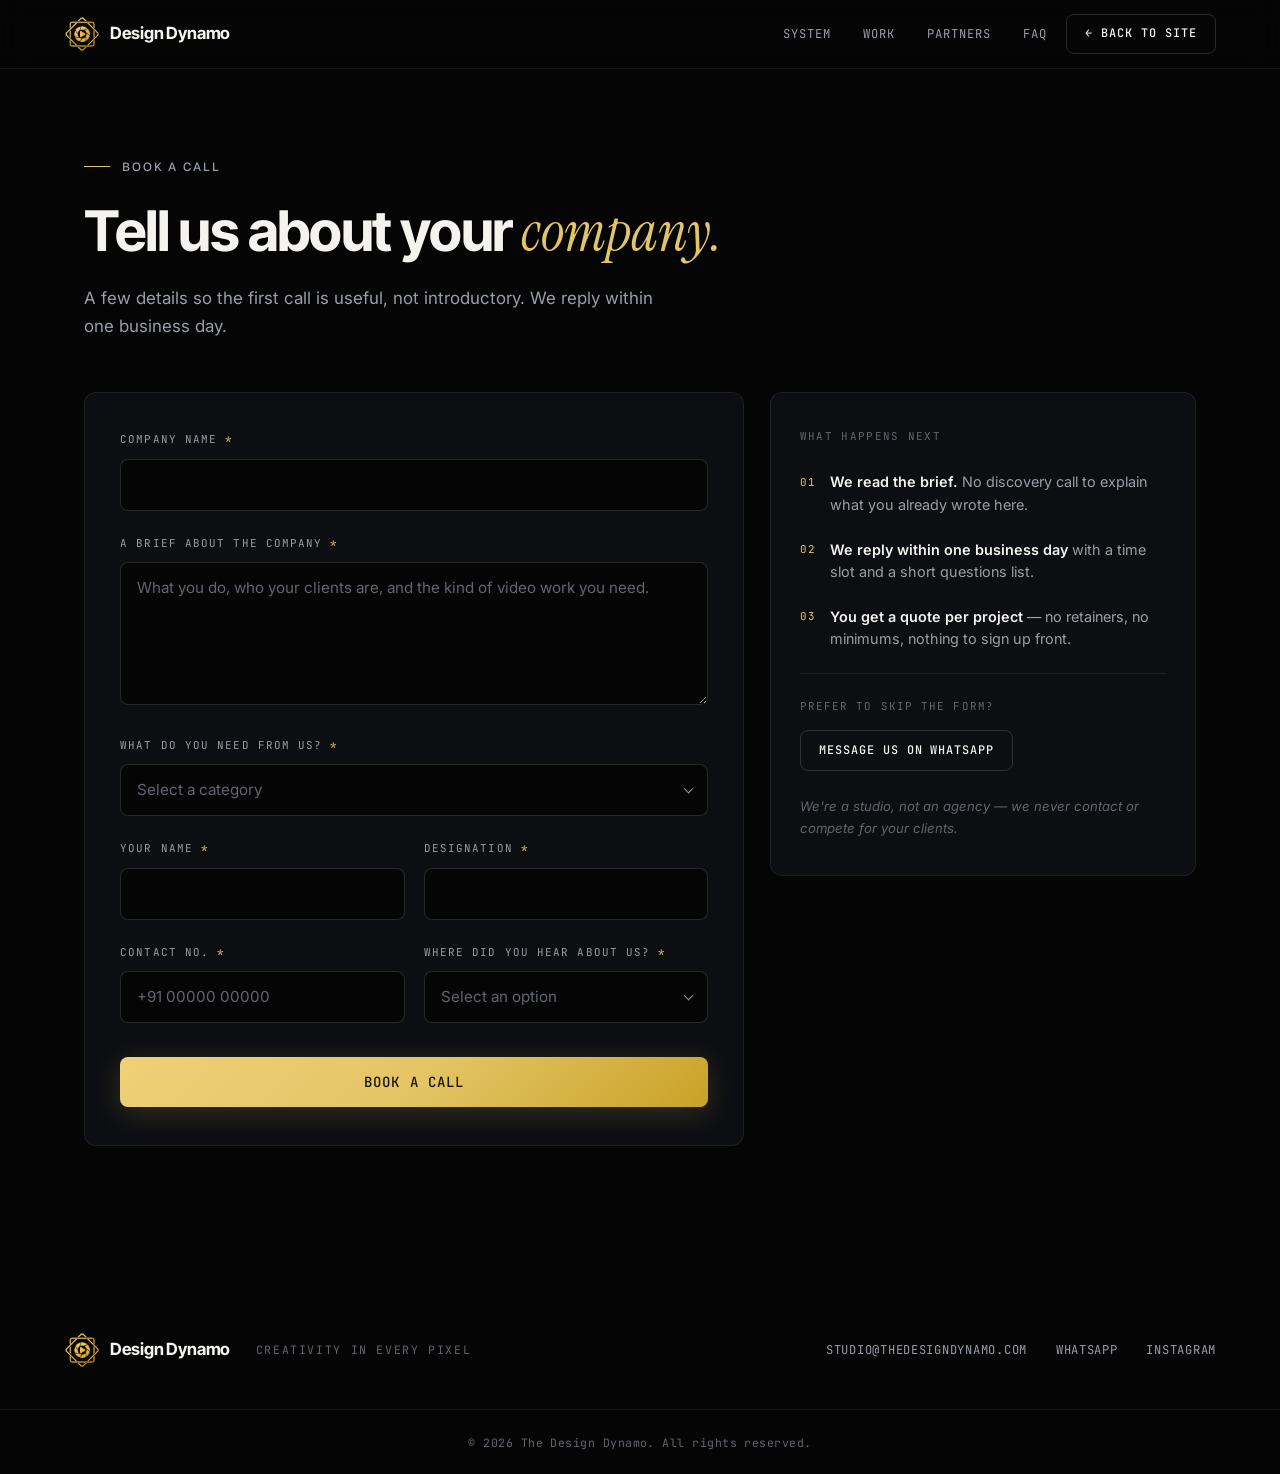
==== commit 168ff73d: "Use Geist for the numbered section labels The section eyebrows ("01 / Production System", "02 / Work" ====
--- a/book.html
+++ b/book.html
@@ -10,7 +10,7 @@
 <link rel="icon" type="image/png" href="assets/favicon.png" />
 <link rel="preconnect" href="https://fonts.googleapis.com" />
 <link rel="preconnect" href="https://fonts.gstatic.com" crossorigin />
-<link href="https://fonts.googleapis.com/css2?family=Inter+Tight:wght@500;600;700&family=Inter:wght@400;500;600&family=JetBrains+Mono:wght@400;500&family=Instrument+Serif:ital@1&display=swap" rel="stylesheet" />
+<link href="https://fonts.googleapis.com/css2?family=Geist:wght@400;500;600&family=Inter+Tight:wght@500;600;700&family=Inter:wght@400;500;600&family=JetBrains+Mono:wght@400;500&family=Instrument+Serif:ital@1&display=swap" rel="stylesheet" />
 <link rel="stylesheet" href="css/design.css" />
 </head>
 <body class="page-book">
@@ -31,14 +31,31 @@
         <a class="btn btn-line btn-sm nav-cta" href="index.html#top">← Back to site</a>
         <button class="nav-burger" id="nav-burger" aria-label="Menu" aria-expanded="false"><span></span><span></span><span></span></button>
     </div>
-    <nav class="nav-mobile" id="nav-mobile" aria-label="Mobile">
-        <a href="index.html#system">System</a>
-        <a href="index.html#work">Work</a>
-        <a href="index.html#partners">Partners</a>
-        <a href="index.html#faq">FAQ</a>
-        <a class="btn btn-line btn-sm" href="index.html#top">← Back to site</a>
-    </nav>
 </header>
+
+<!-- Full-screen mobile drawer, matching index.html (wireframe A). MUST stay outside
+     <header class="nav">: this page carries .scrolled permanently, so its
+     backdrop-filter would make the header the containing block for this
+     position:fixed drawer and collapse it to the 68px nav height. -->
+<nav class="nav-mobile" id="nav-mobile" aria-label="Mobile">
+        <div class="nav-mobile-head">
+            <span class="nav-mobile-brand"><img src="assets/Logo.webp" alt="" width="200" height="200" decoding="async" />Design Dynamo</span>
+            <button class="nav-mobile-close" id="nav-close" aria-label="Close menu">✕</button>
+        </div>
+        <a href="index.html#system">System <small>The pipeline</small></a>
+        <a href="index.html#work">Work <small>Formats</small></a>
+        <a href="index.html#partners">Partners <small>Results</small></a>
+        <a href="index.html#faq">FAQ <small>Details</small></a>
+        <a href="index.html#top">← Back to site <small>Home</small></a>
+        <div class="nav-mobile-foot">
+            <a class="btn btn-gold" href="https://wa.me/919116538867?text=Hi%2C%20Design%20Dynamo%2C" target="_blank" rel="noopener">Message via WhatsApp</a>
+            <p class="nav-mobile-contacts">
+                <a href="mailto:studio@thedesigndynamo.com">Email</a> ·
+                <a href="https://wa.me/919116538867" target="_blank" rel="noopener">WhatsApp</a> ·
+                <a href="https://www.instagram.com/the_design_dynamo/" target="_blank" rel="noopener">Instagram</a>
+            </p>
+        </div>
+</nav>
 
 <!-- ============ BOOKING ============ -->
 <section class="section book-section">
--- a/css/design.css
+++ b/css/design.css
@@ -25,6 +25,7 @@
     --font-display: "Inter Tight", "Inter", sans-serif;
     --font-body: "Inter", sans-serif;
     --font-mono: "JetBrains Mono", ui-monospace, monospace;
+    --font-geist: "Geist", "Inter", sans-serif;   /* numbered section labels */
     --nav-h: 68px;
     --edge: clamp(1.25rem, 5vw, 4rem);   /* page side gutter */
 }
@@ -69,7 +70,7 @@
     display: inline-flex;
     align-items: center;
     gap: 0.75rem;
-    font-family: var(--font-mono);
+    font-family: var(--font-geist);
     font-size: 0.74rem;
     font-weight: 500;
     text-transform: uppercase;
@@ -223,9 +224,14 @@
 .hero .kicker { color: var(--gold); }
 .hero .kicker::before { background: var(--gold); }
 .hero-inner h1 { margin: 0; max-width: 15ch; }
+/* Eyebrow + descriptive sub are hidden site-wide — the hero reads headline →
+   actions → reassurance on every screen. The h1, <title> and meta description
+   still carry the core keywords, so SEO is unaffected. */
+.hero .kicker, .hero-sub { display: none; }
 .hero-sub { color: var(--muted); font-size: clamp(1.02rem, 2.1vw, 1.2rem); line-height: 1.7; max-width: 540px; margin: 2.4rem 0 3.2rem; }
 .hero-sub strong { color: var(--text); font-weight: 600; }
-.hero-actions { display: flex; gap: 0.9rem; justify-content: flex-start; flex-wrap: wrap; }
+/* margin-top restores the h1 → buttons gap the removed sub used to provide */
+.hero-actions { display: flex; gap: 0.9rem; justify-content: flex-start; flex-wrap: wrap; margin-top: 3rem; }
 .hero-trust { margin-top: 2.8rem; font-size: 0.85rem; color: var(--faint); font-style: italic; }
 
 /* filmstrip — standalone work-reel band (sits below the trust bar) */
@@ -302,6 +308,14 @@
 /* square / icon-led marks read smaller at the same height — give them a touch more */
 .logo-item.logo-tall { height: 34px; max-width: 60px; }
 .logo-item:hover { opacity: 1; }
+/* Loop copies for the phone marquee (cloned in JS). Hidden everywhere by default,
+   so desktop still renders exactly the 7 originals; revealed only in the mobile block. */
+.logo-dup { display: none; }
+/* Shift by exactly one set's width (measured in JS as --marquee-to) so the cloned
+   set lands seamlessly. -50% is only a fallback: max-content drops the last item's
+   trailing margin, which would leave a ~half-margin seam. */
+@keyframes logoMarquee { from { transform: translateX(0); } to { transform: translateX(var(--marquee-to, -50%)); } }
+@media (prefers-reduced-motion: reduce) { .trustbar-logos { animation: none; } }
 
 /* ---------- Work (edge-to-edge, chrome removed) ---------- */
 .chips { display: flex; gap: 1.4rem 1.9rem; flex-wrap: wrap; margin-top: 2.6rem; }
@@ -456,79 +470,8 @@
 .compare tbody .us { border-left: 1px solid var(--gold); border-right: 1px solid var(--gold); }
 .compare tbody tr:last-child .us { border-bottom: 1px solid var(--gold); border-radius: 0 0 var(--r) var(--r); }
 
-/* ---------- Comparison — phones: stacked capability cards ----------
-   A 640px table on a ~360px screen either scrolls sideways (awkward) or
-   crams (clutter). Below 760px the SAME markup re-flows: each capability
-   row becomes a card — title on top, the three verdicts in equal columns
-   under it — and the provider names live in one sticky legend instead of
-   being repeated. The gold Design Dynamo rail still runs down the middle. */
-@media (max-width: 760px) {
-    .compare-wrap { overflow: visible; }        /* sticky legend needs the page scroller */
-    .compare, .compare tbody { display: block; min-width: 0; }
-
-    /* legend: three column names, pinned under the nav while cards scroll */
-    .compare thead {
-        display: block;
-        position: sticky;
-        top: var(--nav-h);
-        z-index: 5;
-        margin-bottom: 1rem;
-        background: #08080b;                    /* section-tint backdrop */
-    }
-    .compare thead tr { display: grid; grid-template-columns: repeat(3, 1fr); }
-    .compare thead th:first-child { display: none; }   /* "Capability" is each card's title */
-    /* :not(:first-child) beats a bare `.compare th` — media queries add no
-       specificity, so the desktop 21% must be overridden at equal weight */
-    .compare thead th:not(:first-child),
-    .compare tbody td:not(:first-child) { width: auto; }
-    .compare thead th {
-        padding: 0.75rem 0.3rem 0.6rem;
-        display: flex;
-        align-items: flex-end;
-        justify-content: center;
-        text-align: center;
-        font-size: 0.62rem;
-        letter-spacing: 0.05em;
-        line-height: 1.35;
-        border-bottom: 1px solid var(--border-strong);
-    }
-    .compare thead .us {
-        border: none;
-        border-bottom: 2px solid var(--gold);
-        border-radius: 0;
-        background: transparent;
-        font-size: 0.82rem;
-    }
-
-    /* one card per capability */
-    .compare tbody tr {
-        display: grid;
-        grid-template-columns: repeat(3, 1fr);
-        border: 1px solid var(--border);
-        border-radius: var(--r);
-        margin-bottom: 0.7rem;
-        overflow: hidden;                       /* clips the gold rail to the card radius */
-    }
-    .compare td {
-        width: auto;
-        border-bottom: none;
-        padding: 0.85rem 0.35rem;
-        display: grid;
-        place-items: center;
-        align-content: center;
-    }
-    .compare td:first-child {
-        grid-column: 1 / -1;
-        display: block;
-        min-width: 0;
-        padding: 0.85rem 1rem 0.7rem;
-        border-bottom: 1px dashed var(--border);
-        font-size: 0.88rem;
-    }
-    .compare tbody tr:last-child .us { border-bottom: none; border-radius: 0; }
-    .mk-word { font-size: 0.76rem; line-height: 1.4; }
-    .mk-note { white-space: normal; }   /* nowrap could push past a 111px column */
-}
+/* The phone comparison is now a segmented toggle (.cmp-mobile), built in the
+   mobile-redesign block at the end of this file; the table is hidden ≤900px. */
 
 /* ---------- Production System · the engine (one job, live) ----------
    Five-stage run: Brief → Specialists → Production → QC → Delivered.
@@ -914,10 +857,6 @@
     .e-card { transition: none; }
 }
 
-
-/* swipe affordance for the phone strip — desktop shows all five at once */
-.engine-nav { display: none; }
-
 /* ---------- White-label statement ---------- */
 .whitelabel { padding: 9rem 0; }
 .wl-statement {
@@ -1277,96 +1216,256 @@
     .js .reveal { opacity: 1; transform: none; transition: none; }
 }
 
-/* ---------- Responsive ---------- */
+/* ---------- Mobile / desktop visibility ----------
+   Mobile-only DOM is hidden by default; the ≤900px block below reveals each
+   piece with its correct display and hides the desktop equivalents. Above
+   901px only this one rule applies, so the desktop render path is untouched. */
+.mobile-only { display: none; }
+
+/* ============================================================
+   MOBILE REDESIGN (≤900px) — per dd-mobile-wireframe.html
+   Desktop (≥901px) is unaffected: everything lives in the query,
+   and .mobile-only blocks stay display:none above it.
+   ============================================================ */
 @media (max-width: 900px) {
+    .desktop-only { display: none; }
+
+    /* ----- shared shell ----- */
     .nav-links, .nav-cta { display: none; }
-    .nav-burger { display: flex; }
-    .section { padding: 5rem 0; }
-    .hero-top { min-height: 0; padding: calc(var(--nav-h) + 4rem) 0 3rem; display: block; }
-    .hero-partners { position: static; margin-top: 3rem; }
-    /* tighter logos so 7 marks wrap into a tidy 2–3 rows, not a long string */
-    .trustbar-logos { gap: 1.1rem 1.5rem; }
-    .logo-item { height: 21px; max-width: 88px; }
-    .logo-item.logo-tall { height: 27px; max-width: 46px; }
-    .showcase { flex-direction: column; align-items: stretch; }
-    .player-frame { width: 100%; }
-    .player-frame.landscape { width: 100%; }
-    .thumbs { flex-direction: row; max-height: none; overflow-x: auto; }
-    /* phones: five stacked cards ≈ 2200px of scrolling — people bail. Same
-       snap-strip as the 901–1320 tablet band instead: one card tall, swipe
-       through the stages, next card peeking in as the affordance. Cards still
-       animate one by one as they're swiped into view. */
-    .engine {
-        grid-template-columns: none;
-        grid-auto-flow: column;
-        grid-auto-columns: min(272px, 80vw);
-        overflow-x: auto;
-        /* overflow-x:auto forces overflow-y to compute to auto, so this strip
-           clips vertically too. The .e-flag pill sits 13px above the card —
-           padding-top must clear it or the flag gets cut off. */
-        padding: 1.4rem 2px 1rem;
-        scroll-snap-type: x mandatory;
-        -webkit-overflow-scrolling: touch;
+    /* wireframe burger: a boxed button (bordered rounded square) with three short
+       centred lines, rather than the bare icon */
+    .nav-burger {
+        display: flex;
+        width: 42px; height: 42px;
+        padding: 0;
+        gap: 4px;
+        align-items: center;
+        justify-content: center;
+        background: var(--surface);
+        border: 1px solid var(--border-strong);
+        border-radius: 11px;
     }
-    .e-card { min-height: 0; scroll-snap-align: center; }
-    .engine-nav {
+    .nav-burger span { width: 17px; height: 1.8px; }
+    .section { padding: 4.5rem 0; }
+    h1, h2, h3 { text-wrap: balance; }
+    .engine-sub, .e-caption, .section-sub, .chip-desc,
+    .hero-sub, .story-text, .story-beat p { text-wrap: pretty; }
+
+    /* ----- A/B · full-screen nav drawer ----- */
+    .nav-mobile {
+        position: fixed;
+        inset: 0;
+        z-index: 200;
         display: flex;
         flex-direction: column;
-        align-items: center;
-        gap: 0.85rem;
-        margin-top: 0.4rem;
+        gap: 0;
+        padding: 1.1rem var(--edge) calc(1.4rem + env(safe-area-inset-bottom));
+        background: var(--bg);
+        border: none;
+        overflow-y: auto;
+        transform: translateY(-100%);
+        visibility: hidden;
+        transition: transform 0.32s cubic-bezier(0.4, 0, 0.2, 1), visibility 0s linear 0.32s;
     }
-    .engine-dots { display: flex; gap: 0.45rem; }
-    .e-dot {
-        width: 6px; height: 6px;
-        border-radius: 999px;
-        background: var(--border-strong);
-        transition: background 0.25s ease, width 0.25s ease;
+    .nav-mobile.open { transform: translateY(0); visibility: visible; transition: transform 0.32s cubic-bezier(0.4, 0, 0.2, 1), visibility 0s; }
+    .nav-mobile-head { display: flex; justify-content: space-between; align-items: center; margin-bottom: 1.5rem; }
+    .nav-mobile-brand { display: flex; align-items: center; gap: 0.55rem; font-family: var(--font-display); font-weight: 700; font-size: 1.02rem; }
+    .nav-mobile-brand img { width: 22px; height: 22px; }
+    .nav-mobile-close { width: 42px; height: 42px; border: 1px solid var(--border); border-radius: 11px; background: var(--surface); color: var(--text); font-size: 1.05rem; line-height: 1; cursor: pointer; }
+    .nav-mobile > a {
+        display: flex; align-items: center; justify-content: space-between;
+        padding: 1.05rem 0.2rem;
+        border-bottom: 1px solid var(--border);
+        font-family: var(--font-display); font-size: 1.45rem; font-weight: 600;
+        letter-spacing: -0.01em; text-transform: none; color: var(--text);
     }
-    .e-dot.is-on { width: 20px; background: var(--gold); }
-    .engine-hint {
-        font-family: var(--font-mono);
-        font-size: 0.66rem;
-        text-transform: uppercase;
-        letter-spacing: 0.1em;
-        color: var(--faint);
-        transition: opacity 0.4s ease;
+    .nav-mobile > a small { font-family: var(--font-mono); color: var(--muted); font-size: 0.72rem; font-weight: 400; letter-spacing: 0.02em; }
+    .nav-mobile > a:hover { color: var(--gold); }
+    .nav-mobile-foot { margin-top: auto; padding-top: 1.8rem; display: flex; flex-direction: column; gap: 0.9rem; }
+    .nav-mobile-foot .btn { width: 100%; justify-content: center; font-size: 0.82rem; }
+    .nav-mobile-contacts { text-align: center; font-family: var(--font-mono); font-size: 0.72rem; color: var(--muted); }
+    .nav-mobile-contacts a { display: inline; padding: 0; border: none; font: inherit; color: var(--muted); text-transform: none; }
+    .nav-mobile-contacts a:hover { color: var(--gold); }
+    body.no-scroll { overflow: hidden; }
+
+    /* ----- hero -----
+       Phone hero is pared to headline → chips → buttons → reassurance, matching
+       the wireframe: the eyebrow and the sub-paragraph are hidden here (kept on
+       desktop for SEO/context). One even 2.4rem rhythm between every block gives
+       the section symmetric breathing room instead of a dense wall of copy. */
+    /* .hero .kicker + .hero-sub are hidden site-wide (see the hero base rules) */
+    /* Full-screen phone hero: fill the viewport (min-height, so short phones still
+       push content down instead of clipping). Flex column + hero-inner's base
+       margin:auto centres the copy vertically; the logo marquee anchors the base. */
+    .hero-top { min-height: 100svh; padding: calc(var(--nav-h) + 2.2rem) 0 2.4rem; display: flex; flex-direction: column; }
+    .hero-inner h1 { max-width: 100%; }
+    /* C · scannable proof chips over the video */
+    .hero-stats { display: flex; gap: 0.55rem; margin: 2.4rem 0 0; }
+    .hstat { flex: 1; background: rgba(13, 14, 18, 0.62); backdrop-filter: blur(4px); -webkit-backdrop-filter: blur(4px); border: 1px solid var(--border-strong); border-radius: 13px; padding: 0.85rem 0.5rem; text-align: center; }
+    .hstat b { display: block; font-family: var(--font-display); font-size: 1.3rem; font-weight: 700; color: var(--gold); letter-spacing: -0.02em; }
+    .hstat span { display: block; font-size: 0.64rem; color: var(--muted); margin-top: 0.25rem; line-height: 1.3; }
+    /* stacked full-width: "Message via WhatsApp" is too long to sit beside a
+       second button without wrapping to 3 lines */
+    .hero-actions { display: flex; flex-direction: column; gap: 0.7rem; margin-top: 2.4rem; }
+    .hero-actions .btn { width: 100%; padding: 0.95rem; font-size: 0.82rem; }
+    .hero-trust { margin-top: 2.4rem; }
+
+    /* ----- D · logos: continuous horizontal marquee -----
+       relative (not static) so the inherited z-index:2 applies — otherwise the
+       hero-shade gradient (z-index:1) paints over the logos and dims them.
+       The .container is the masked viewport; .trustbar-logos is the moving track,
+       carrying the 7 originals + 7 JS-cloned copies so translateX(-50%) loops with
+       no seam. Each item uses margin-right (not flex gap) so the two halves are
+       exactly equal width regardless of individual logo widths. */
+    .hero-partners { position: relative; z-index: 2; margin-top: 2.8rem; }
+    .hero-partners .container {
+        overflow: hidden;
+        -webkit-mask-image: linear-gradient(to right, transparent, #000 7%, #000 93%, transparent);
+        mask-image: linear-gradient(to right, transparent, #000 7%, #000 93%, transparent);
     }
-    .engine-hint.gone { opacity: 0; }   /* retires once they've swiped */
-    /* booking: single column, aside drops below the form and stops sticking */
+    .trustbar-logos {
+        flex-wrap: nowrap;
+        width: max-content;
+        gap: 0;
+        overflow: visible;
+        padding-bottom: 0;
+        animation: logoMarquee 26s linear infinite;
+    }
+    .trustbar-logos .logo-item { flex: 0 0 auto; height: 24px; max-width: none; opacity: 1; margin-right: 1.5rem; }
+    .trustbar-logos .logo-item.logo-tall { height: 30px; }
+    .logo-dup { display: block; }   /* reveal the loop copies on phones */
+
+    /* ----- E · production engine → tap accordion ----- */
+    #engine, .engine-meta, .engine-pulse { display: none; }   /* hide the desktop animated pipeline */
+    .engine-header { text-align: left; }
+    .engine-acc { display: flex; flex-direction: column; gap: 0.7rem; margin-top: 1.7rem; }
+    .eacc { border: 1px solid var(--border); border-radius: 14px; background: var(--surface); overflow: hidden; }
+    .eacc-head { display: flex; align-items: center; gap: 0.8rem; width: 100%; padding: 1rem 0.95rem; background: none; border: none; cursor: pointer; text-align: left; color: var(--text); }
+    .eacc-num { flex: 0 0 auto; width: 30px; height: 30px; border-radius: 9px; background: rgba(227, 197, 102, 0.14); color: var(--gold); font-family: var(--font-mono); font-weight: 700; font-size: 0.78rem; display: flex; align-items: center; justify-content: center; }
+    .eacc-title { flex: 1; font-family: var(--font-display); font-size: 0.98rem; font-weight: 600; }
+    .eacc-chev { color: var(--muted); font-size: 0.8rem; transition: transform 0.25s ease; }
+    .eacc.open .eacc-chev { transform: rotate(180deg); }
+    .eacc-body { max-height: 0; overflow: hidden; transition: max-height 0.3s ease; }
+    .eacc.open .eacc-body { max-height: 240px; }
+    .eacc-body p { padding: 0 0.95rem 1rem 3.4rem; color: var(--muted); font-size: 0.86rem; line-height: 1.55; }
+    .eacc-track { height: 3px; background: #242219; border-radius: 3px; margin: 0 0.95rem 1rem 3.4rem; overflow: hidden; }
+    .eacc-track i { display: block; height: 100%; background: var(--gold); border-radius: 3px; }
+
+    /* ----- J · work: pill chips + swipe reel ----- */
+    .chips { flex-wrap: nowrap; overflow-x: auto; -webkit-overflow-scrolling: touch; scrollbar-width: none; gap: 0.5rem 0.6rem; margin-top: 1.6rem; padding-bottom: 4px; }
+    .chips::-webkit-scrollbar { display: none; }
+    .chip { flex: 0 0 auto; padding: 0.6rem 1rem; border: 1px solid var(--border); border-bottom: 1px solid var(--border); border-radius: 999px; background: var(--surface); color: var(--muted); }
+    .chip.active { background: var(--gold); color: var(--gold-ink); border-color: var(--gold); }
+    .chip.active::after { display: none; }
+    .work-reel { display: flex; gap: 0.8rem; overflow-x: auto; scroll-snap-type: x mandatory; -webkit-overflow-scrolling: touch; scrollbar-width: none; padding: 1.1rem 0 0.4rem; }
+    .work-reel::-webkit-scrollbar { display: none; }
+    .wcard { flex: 0 0 78%; scroll-snap-align: start; }
+    .wthumb { position: relative; width: 100%; aspect-ratio: 9 / 16; border-radius: 14px; overflow: hidden; border: 1px solid var(--border); background: var(--surface); }
+    .wthumb.landscape { aspect-ratio: 16 / 9; }
+    .wthumb video { width: 100%; height: 100%; object-fit: cover; }
+    .wplay { position: absolute; inset: 0; margin: auto; width: 46px; height: 46px; border-radius: 50%; background: rgba(201, 162, 75, 0.18); backdrop-filter: blur(3px); -webkit-backdrop-filter: blur(3px); border: 1px solid var(--gold); color: var(--gold); display: flex; align-items: center; justify-content: center; padding-left: 3px; transition: opacity 0.2s ease; }
+    .wthumb.playing .wplay { opacity: 0; pointer-events: none; }
+
+    /* ----- custom video controls (replaces the native white control bar) -----
+       Only mute · scrubber · fullscreen. Hidden until playback starts, so a
+       resting card shows just artwork + the centre play button. */
+    .vctrl {
+        position: absolute;
+        left: 0; right: 0; bottom: 0;
+        display: flex; align-items: center; gap: 0.6rem;
+        padding: 0.7rem 0.7rem 0.6rem;
+        background: linear-gradient(to top, rgba(5, 5, 6, 0.82), rgba(5, 5, 6, 0));
+        opacity: 0; pointer-events: none;
+        transition: opacity 0.25s ease;
+    }
+    .wthumb.playing .vctrl { opacity: 1; pointer-events: auto; }
+    .vbtn {
+        flex: 0 0 auto;
+        display: grid; place-items: center;
+        width: 30px; height: 30px;
+        padding: 0;
+        background: none; border: 0; border-radius: 8px;
+        color: #fff; cursor: pointer;
+        -webkit-tap-highlight-color: transparent;
+    }
+    .vbtn:active { transform: scale(0.92); }
+    /* one icon per state — the muted glyph shows only while muted */
+    .v-mute .ic-loud { display: none; }
+    .wthumb.muted .v-mute .ic-muted { display: block; }
+    .wthumb.muted .v-mute .ic-loud { display: none; }
+    .wthumb:not(.muted) .v-mute .ic-muted { display: none; }
+    .wthumb:not(.muted) .v-mute .ic-loud { display: block; }
+    /* generous vertical padding = comfortable drag target around a 3px rail */
+    .vbar {
+        flex: 1; position: relative;
+        height: 3px; border-radius: 3px;
+        background: rgba(255, 255, 255, 0.28);
+        cursor: pointer; touch-action: none;
+    }
+    .vbar::before { content: ""; position: absolute; inset: -11px 0; }   /* hit area */
+    /* no knob at the fill's end — the gold bar alone reads the position */
+    .vbar i { display: block; height: 100%; width: 0; border-radius: 3px; background: var(--gold); }
+    /* fullscreen: the card fills the screen and letterboxes the video */
+    .wthumb:fullscreen { aspect-ratio: auto; width: 100vw; height: 100vh; border: 0; border-radius: 0; background: #000; }
+    .wthumb:fullscreen video { object-fit: contain; }
+    .wtitle { font-size: 0.82rem; font-weight: 600; margin-top: 0.6rem; }
+    .wsub { font-size: 0.72rem; color: var(--muted); margin-top: 0.15rem; }
+    .reel-cap { display: flex; align-items: center; gap: 0.5rem; font-size: 0.74rem; color: var(--muted); margin-top: 0.4rem; }
+    .reel-cap b { color: var(--text); }
+    .reel-cap .dots { display: flex; gap: 0.32rem; margin-left: auto; }
+    .reel-cap .dots i { width: 5px; height: 5px; border-radius: 50%; background: rgba(51, 48, 38, 0.7); }
+    .reel-cap .dots i.on { background: var(--gold); }
+
+    /* ----- white-label ----- */
+    .whitelabel { padding: 5rem 0; }
+
+    /* ----- F · comparison → segmented toggle ----- */
+    .cmp-mobile { display: block; margin-top: 1.8rem; }
+    .seg { display: flex; background: var(--surface); border: 1px solid var(--border); border-radius: 12px; padding: 4px; gap: 4px; }
+    .seg button { flex: 1; padding: 0.65rem 0.3rem; border: none; background: none; color: var(--muted); font-family: var(--font-mono); font-size: 0.7rem; font-weight: 600; border-radius: 9px; cursor: pointer; letter-spacing: 0.01em; }
+    .seg button.active { background: var(--gold); color: var(--gold-ink); }
+    .cmp-list { margin-top: 1rem; }
+    .cmp-row { display: flex; align-items: center; gap: 0.8rem; padding: 0.85rem 0.2rem; border-bottom: 1px solid var(--border); font-size: 0.9rem; }
+    .cmp-mark { flex: 0 0 auto; width: 22px; text-align: center; font-weight: 700; }
+    .cmp-mark.y { color: #7fae6b; }
+    .cmp-mark.n { color: #a86a63; }
+    .cmp-mark.m { color: var(--gold); }
+    .cmp-row .lbl { color: #c8c2b6; }
+
+    /* ----- partners: horizontal swipe cards ----- */
+    .stories { display: flex; grid-template-columns: none; gap: 0.9rem; overflow-x: auto; scroll-snap-type: x mandatory; -webkit-overflow-scrolling: touch; scrollbar-width: none; padding-bottom: 0.4rem; }
+    .stories::-webkit-scrollbar { display: none; }
+    .story { flex: 0 0 87%; scroll-snap-align: center; }
+    .swipe-hint { display: block; text-align: center; font-family: var(--font-mono); font-size: 0.7rem; letter-spacing: 0.06em; color: var(--faint); margin-top: 0.9rem; }
+
+    /* ----- H · sticky action dock ----- */
+    .dock {
+        position: fixed; left: 0; right: 0; bottom: 0; z-index: 150;
+        display: flex; gap: 0.6rem;
+        padding: 0.7rem 0.9rem calc(0.8rem + env(safe-area-inset-bottom));
+        background: linear-gradient(to top, var(--bg) 62%, rgba(5, 5, 6, 0));
+        transform: translateY(130%);
+        transition: transform 0.3s ease;
+    }
+    .dock.show { transform: translateY(0); }
+    /* smaller type + tighter tracking so "Message via WhatsApp" stays on one line */
+    .dock .btn { padding: 0.9rem 0.5rem; font-size: 0.72rem; letter-spacing: 0.04em; white-space: nowrap; }
+    .dock .btn-gold { flex: 2; }
+    .dock .btn-line { flex: 1; }
+    .footer { padding-bottom: 6.5rem; }   /* clear the dock */
+
+    /* ----- footer ----- */
+    .footer-inner { justify-content: center; text-align: center; }
+    .footer-links { margin-left: 0; gap: 0.35rem 1.6rem; }
+    .footer-links a { padding: 0.55rem 0; }
+
+    /* ----- booking page (book.html) ----- */
     .book-grid { grid-template-columns: 1fr; }
     .book-aside { position: static; }
     .field-row { grid-template-columns: 1fr; }
     .book-form { padding: 1.8rem 1.4rem; }
     .page-book .book-section { padding-top: calc(var(--nav-h) + 3rem); }
-    /* iOS Safari zooms the whole page when a focused control is under 16px,
-       and never zooms back out — 1rem exactly is the threshold */
+    /* iOS Safari zooms the page when a focused control is under 16px and never
+       zooms back — 1rem exactly is the threshold */
     .field input, .field textarea, .field select { font-size: 1rem; }
-    /* the connector rail is horizontal — it applies again now that the phone
-       layout is a strip, not a stack (it only had to go when cards stacked) */
-    .engine-pulse { display: none; }   /* pulse rides absolute coords; strip scrolls out from under it */
-    .engine-meta { justify-content: center; }
-    .whitelabel { padding: 5.5rem 0; }
-
-    /* ----- phone touch + legibility passes -----
-       Thumb-friendly hit areas and a floor under the engine's micro-labels,
-       which sat at 8–8.6px. Desktop keeps its original scale. */
-    .chips { gap: 0.4rem 1.6rem; }
-    .chip { padding: 0.7rem 0; }                     /* 29px tall -> 44px */
-    .footer-links { gap: 0.35rem 1.6rem; }
-    .footer-links a { padding: 0.55rem 0; }          /* 20px tall -> 38px */
-    .doc-title { font-size: 0.62rem; }               /* "Project Brief", was 8.0px */
-    .mini-head { font-size: 0.66rem; }               /* "Discipline"/"Status", was 8.6px */
-    .spec-pill { font-size: 0.64rem; }               /* "Assigned", was 8.3px */
-    .qc-pass { font-size: 0.64rem; }                 /* "Pass", was 9.0px */
-    .doc-row { font-size: 0.64rem; }                 /* "Goals"/"Assets", was 9.0px */
-    .thumb-label { font-size: 0.64rem; }             /* work thumb captions, was 9.0px */
-    .mk-note { font-size: 0.62rem; }                 /* "always"/"guaranteed", was 9.3px */
-    /* narrow columns strand single words on the last line — balance headings,
-       and let body copy pull a word down rather than leave an orphan */
-    h1, h2, h3 { text-wrap: balance; }
-    .engine-sub, .e-caption, .section-sub, .chip-desc,
-    .hero-sub, .story-text, .story-beat p { text-wrap: pretty; }
-    .footer-inner { justify-content: center; text-align: center; }
-    .footer-links { margin-left: 0; }
-}
+}
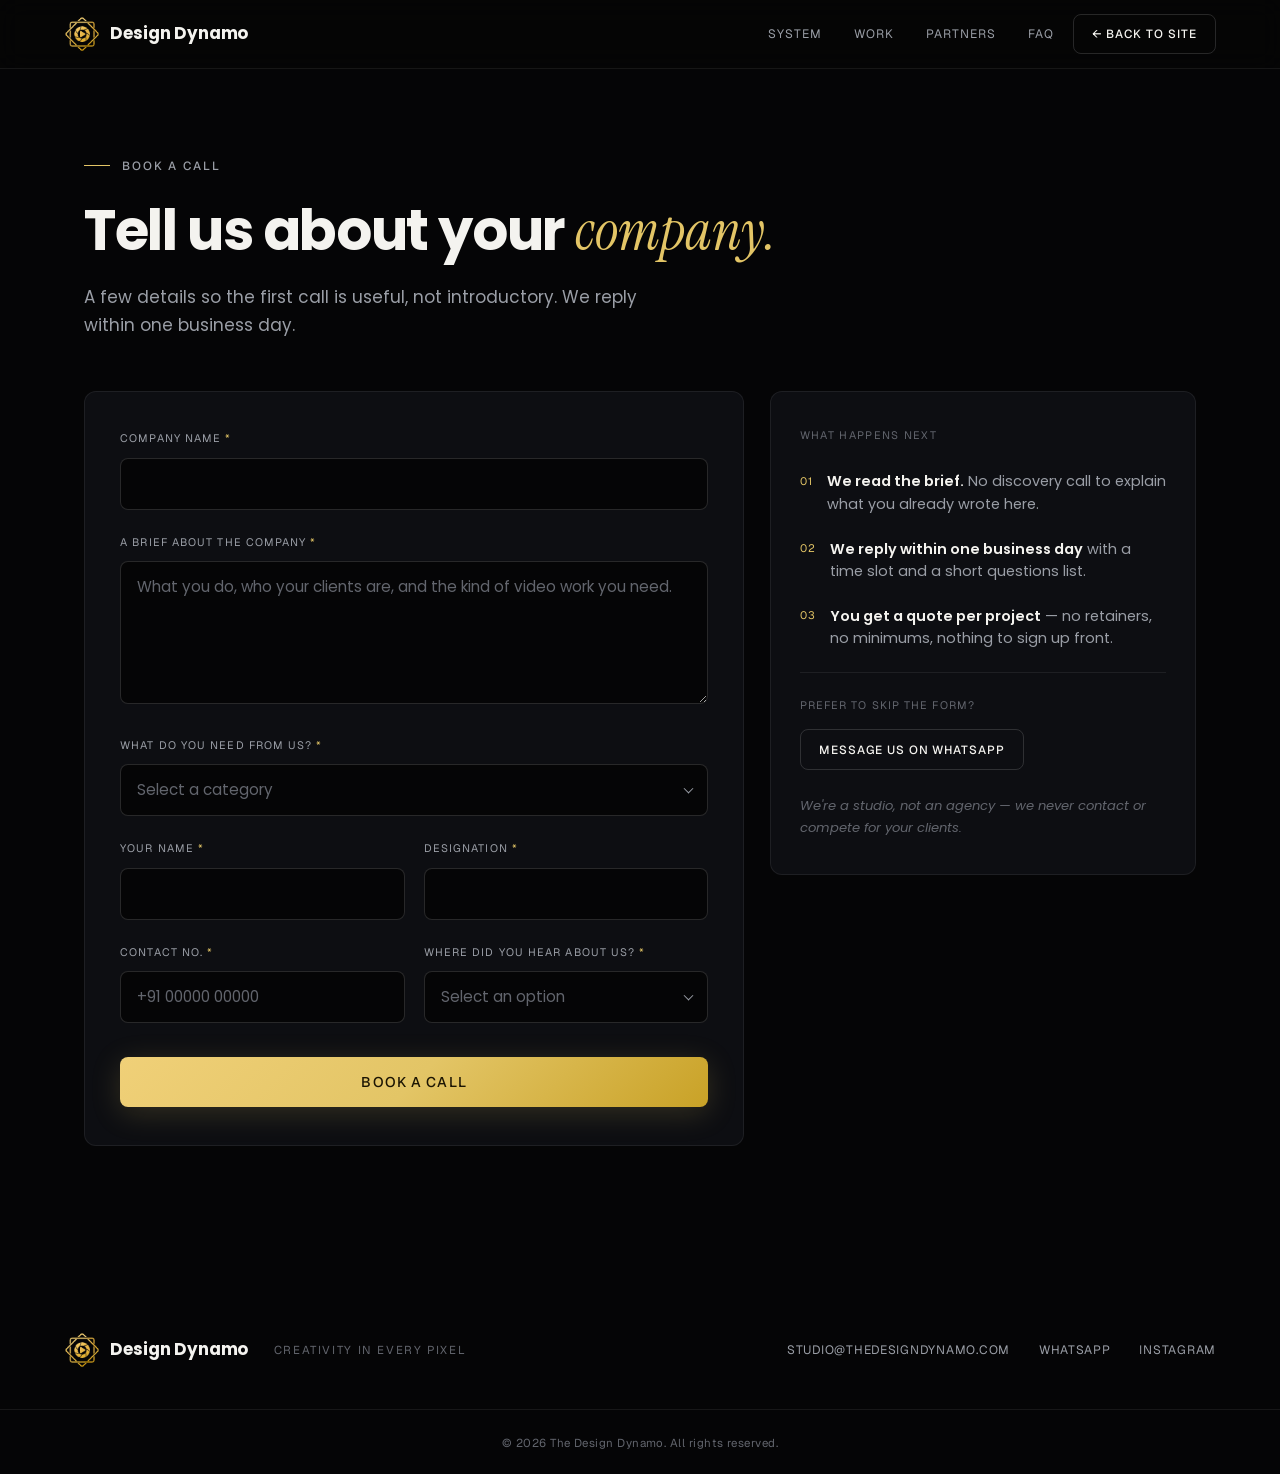
==== commit ebc7fc85: "Switch site typography to Poppins + Geist Replace the two remaining typefaces site-wide: - JetBrains" ====
--- a/book.html
+++ b/book.html
@@ -10,7 +10,7 @@
 <link rel="icon" type="image/png" href="assets/favicon.png" />
 <link rel="preconnect" href="https://fonts.googleapis.com" />
 <link rel="preconnect" href="https://fonts.gstatic.com" crossorigin />
-<link href="https://fonts.googleapis.com/css2?family=Geist:wght@400;500;600&family=Inter+Tight:wght@500;600;700&family=Inter:wght@400;500;600&family=JetBrains+Mono:wght@400;500&family=Instrument+Serif:ital@1&display=swap" rel="stylesheet" />
+<link href="https://fonts.googleapis.com/css2?family=Geist:wght@400;500;600;700&family=Poppins:wght@400;500;600;700&family=Instrument+Serif:ital@1&display=swap" rel="stylesheet" />
 <link rel="stylesheet" href="css/design.css" />
 </head>
 <body class="page-book">
--- a/css/design.css
+++ b/css/design.css
@@ -1,10 +1,11 @@
 /* ============================================================
    Design Dynamo — design.css · "Cinematic Editorial"
    Flat filmic black · one champagne-gold accent.
-   Type system — "Precision System" (Apple scale + Linear neutrality):
-     · Display  → Inter Tight (oversized, tight tracking — premium via scale, not personality)
-     · Body     → Inter
-     · Meta     → JetBrains Mono (numbers, labels, kickers)
+   Type system:
+     · Display  → Poppins (headings — premium via scale, tight tracking)
+     · Body     → Poppins
+     · Labels   → Geist (numbers, labels, kickers, buttons, chips)
+     · Accent   → Instrument Serif (italic emphasis words)
    Layout: left-aligned, numbered sections, work bleeds to the edge,
    rhythm contrast between dense and spacious. No centered templates.
    ============================================================ */
@@ -22,10 +23,11 @@
     --gold-grad: linear-gradient(135deg, #f0d078 0%, #e3c566 50%, #c9a227 100%);
     --gold-ink: #1c1503;
     --r: 12px;
-    --font-display: "Inter Tight", "Inter", sans-serif;
-    --font-body: "Inter", sans-serif;
-    --font-mono: "JetBrains Mono", ui-monospace, monospace;
-    --font-geist: "Geist", "Inter", sans-serif;   /* numbered section labels */
+    --font-display: "Poppins", sans-serif;
+    --font-body: "Poppins", sans-serif;
+    /* --font-mono kept as a token name for the label/button text, now Geist (not monospace) */
+    --font-mono: "Geist", "Poppins", sans-serif;
+    --font-geist: "Geist", "Poppins", sans-serif;
     --nav-h: 68px;
     --edge: clamp(1.25rem, 5vw, 4rem);   /* page side gutter */
 }
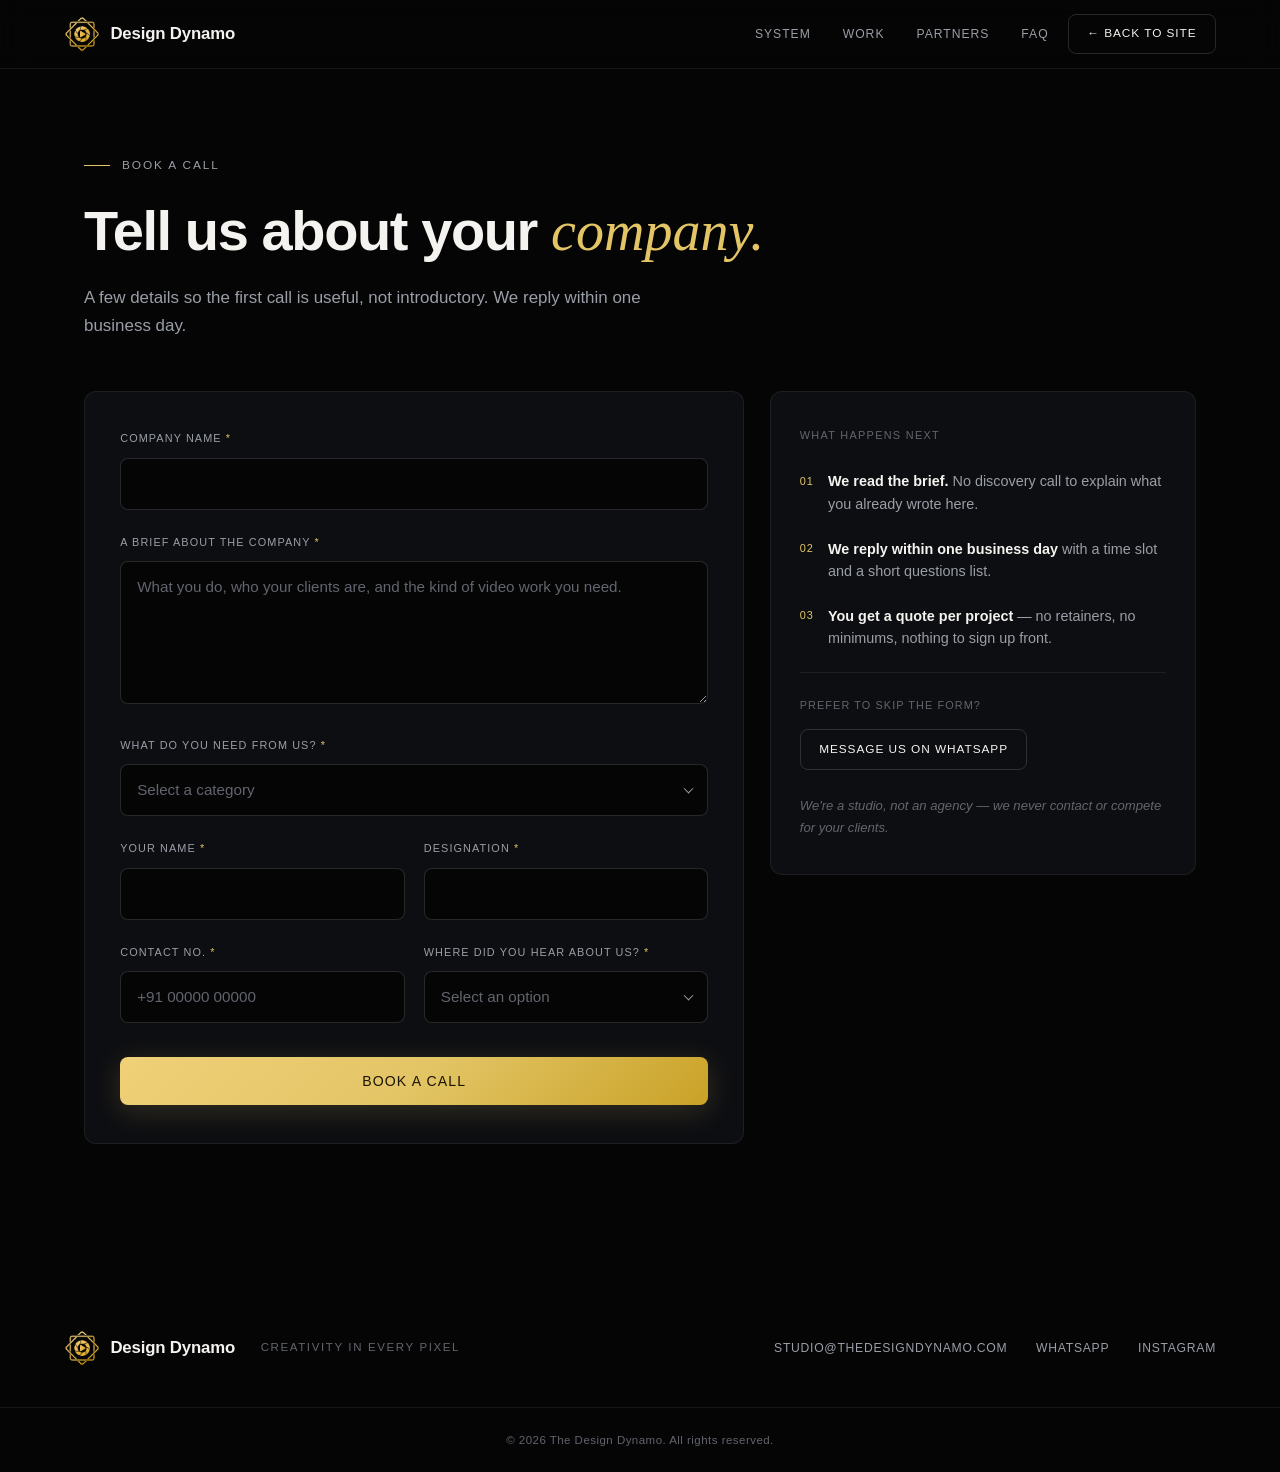
==== commit 9e342da6: "Add CSP and Referrer-Policy via meta; keep docs out of the deploy Security hardening from the live-s" ====
--- a/book.html
+++ b/book.html
@@ -3,6 +3,10 @@
 <head>
 <meta charset="UTF-8" />
 <meta name="viewport" content="width=device-width, initial-scale=1" />
+<!-- Security: content policy + referrer. connect-src allows the Apps Script
+     endpoint the booking form posts to. HSTS / X-Frame-Options belong at the host. -->
+<meta http-equiv="Content-Security-Policy" content="default-src 'self'; base-uri 'self'; object-src 'none'; script-src 'self'; style-src 'self' 'unsafe-inline' https://fonts.googleapis.com; font-src 'self' https://fonts.gstatic.com; img-src 'self' data: https://res.cloudinary.com; media-src 'self' https://res.cloudinary.com; connect-src 'self' https://script.google.com https://script.googleusercontent.com; form-action 'self'" />
+<meta name="referrer" content="strict-origin-when-cross-origin" />
 <title>Book a Call — Design Dynamo</title>
 <meta name="description" content="Book a call with Design Dynamo — the white-label video production studio behind great agencies. Tell us about your company and we'll get back within one business day." />
 <meta name="robots" content="noindex, follow" />
